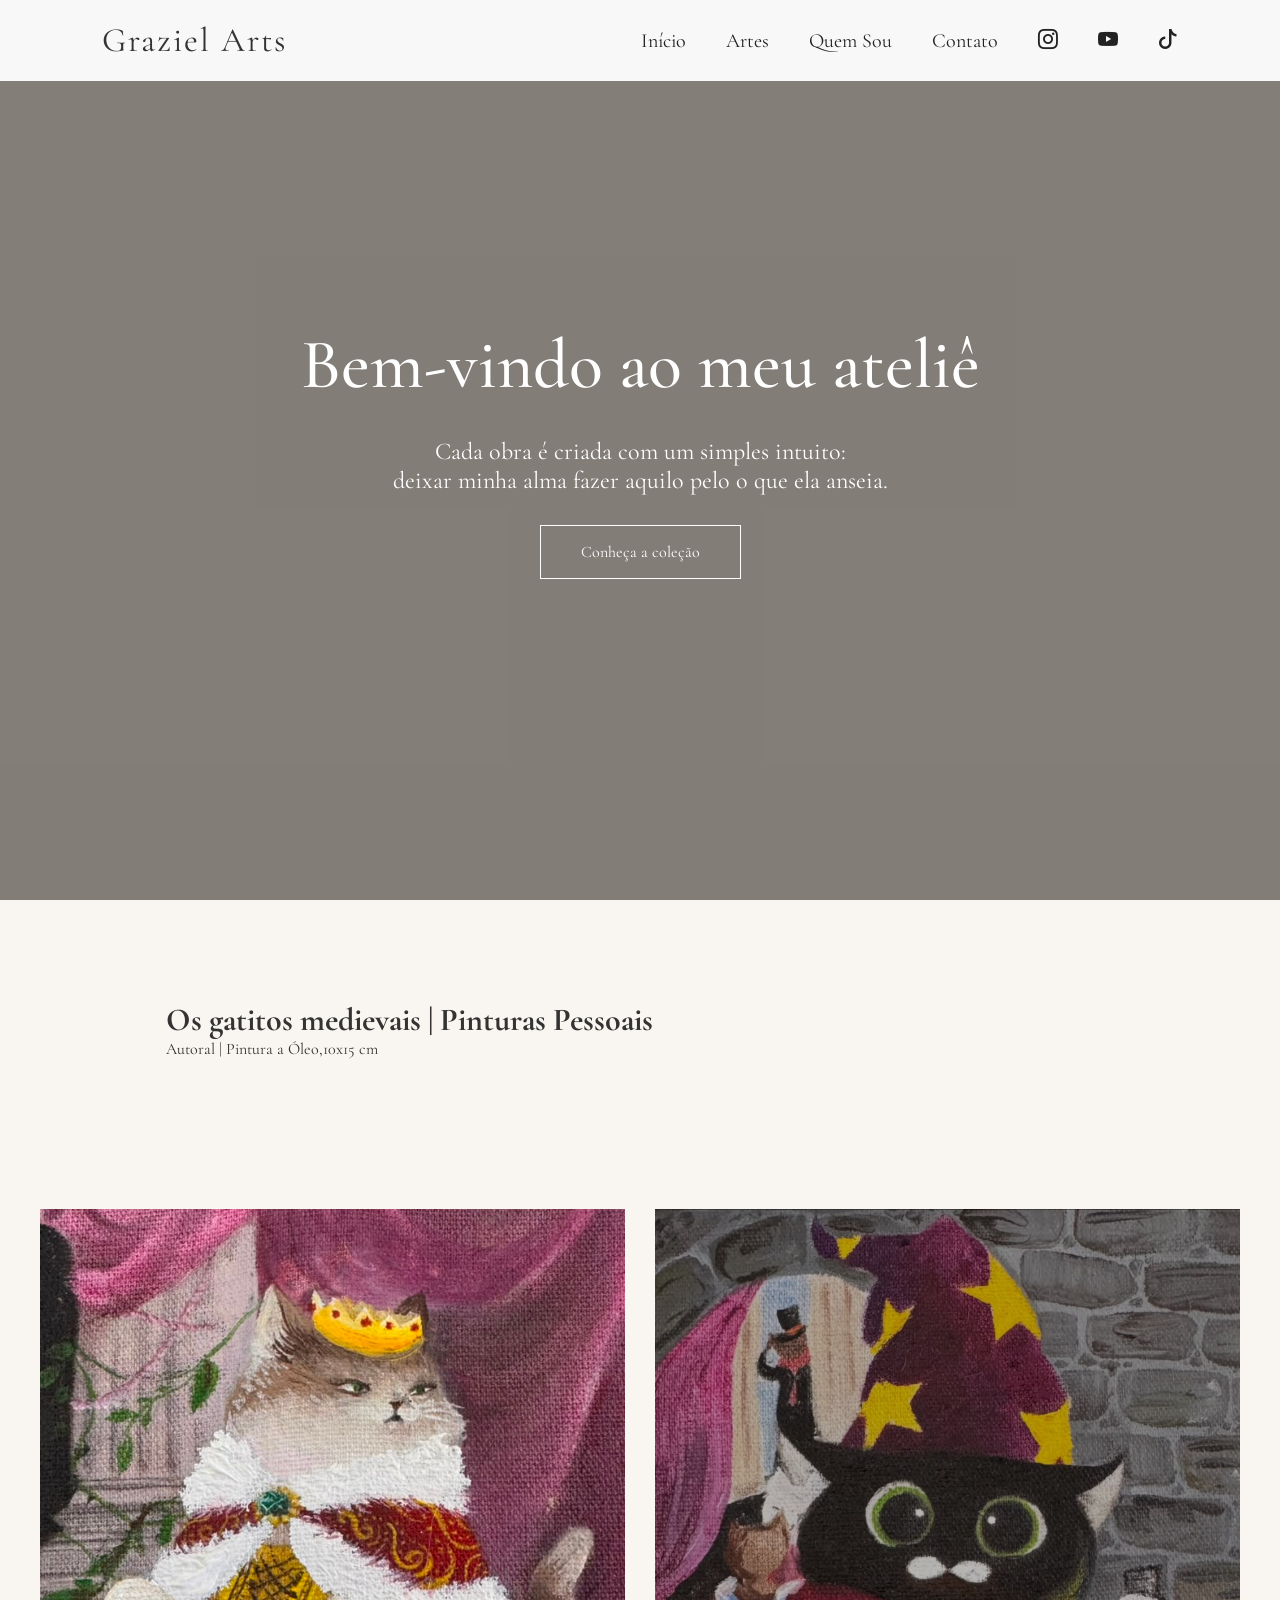
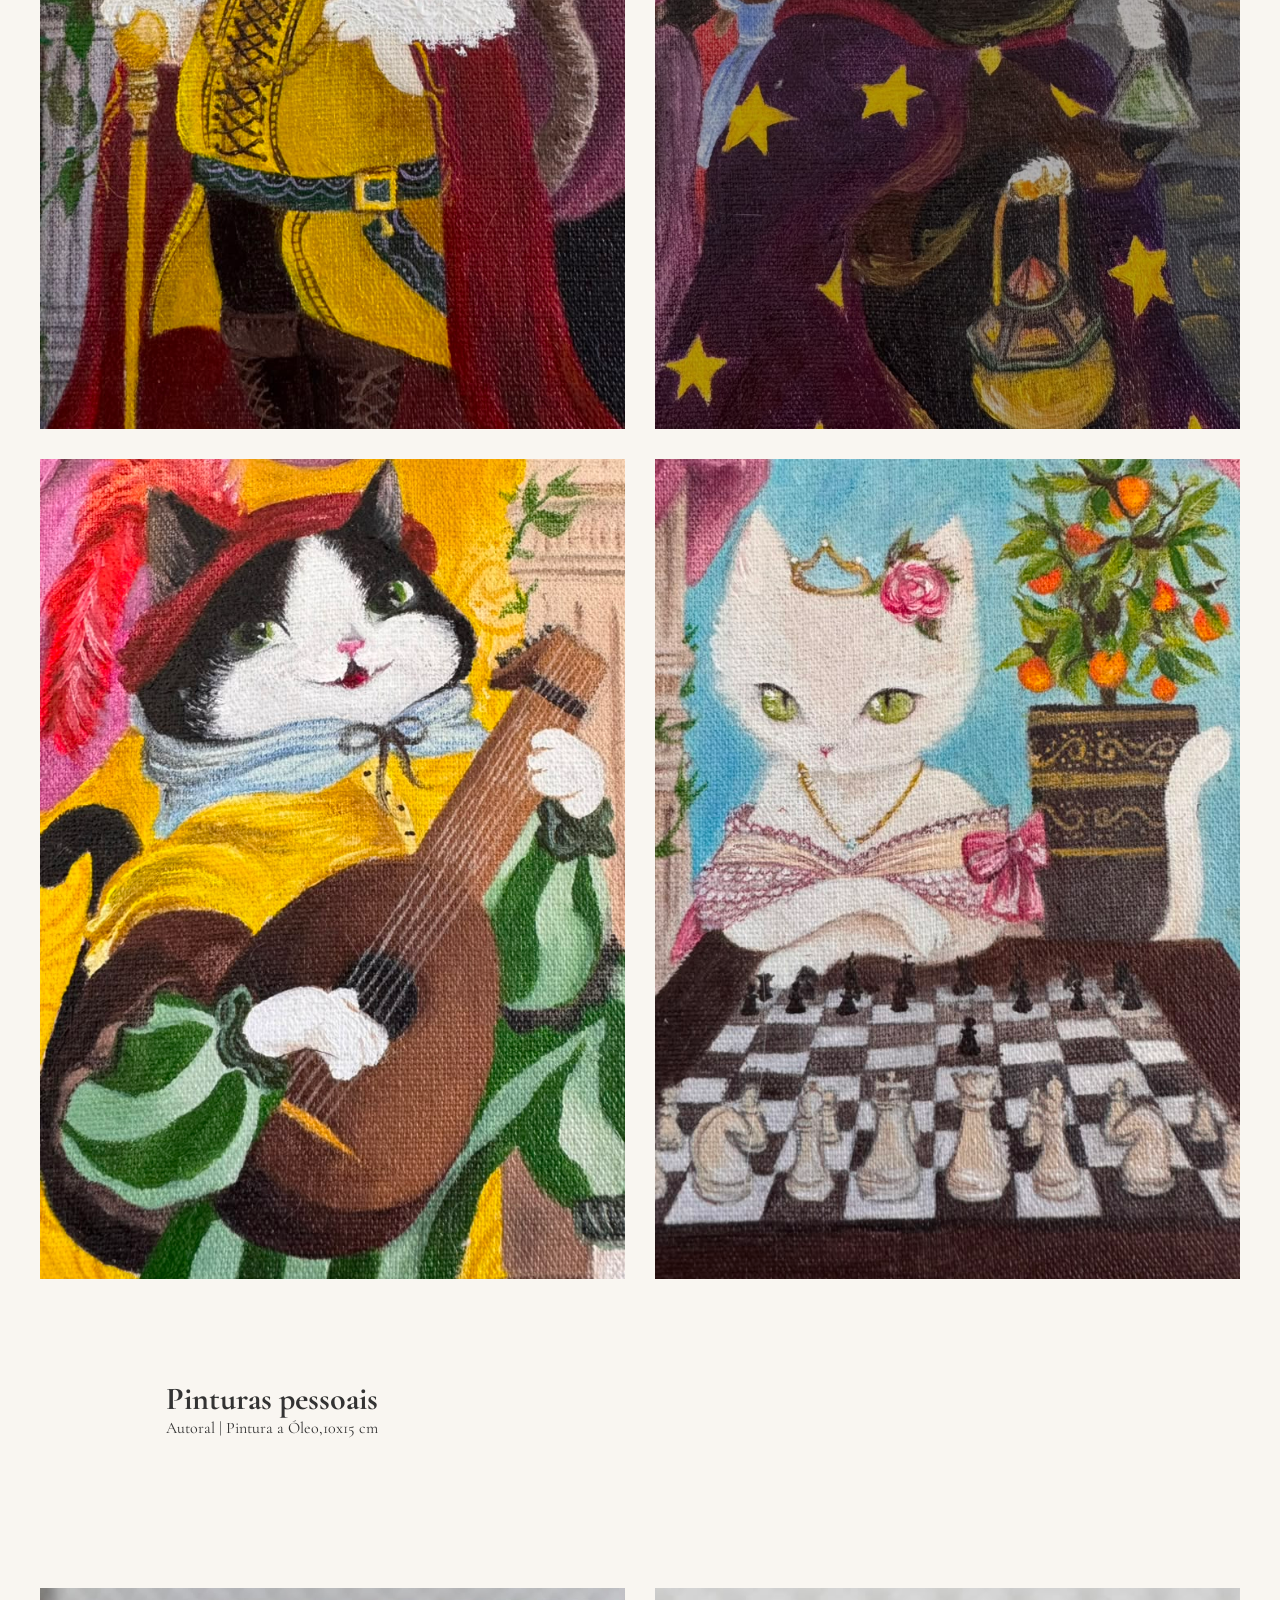
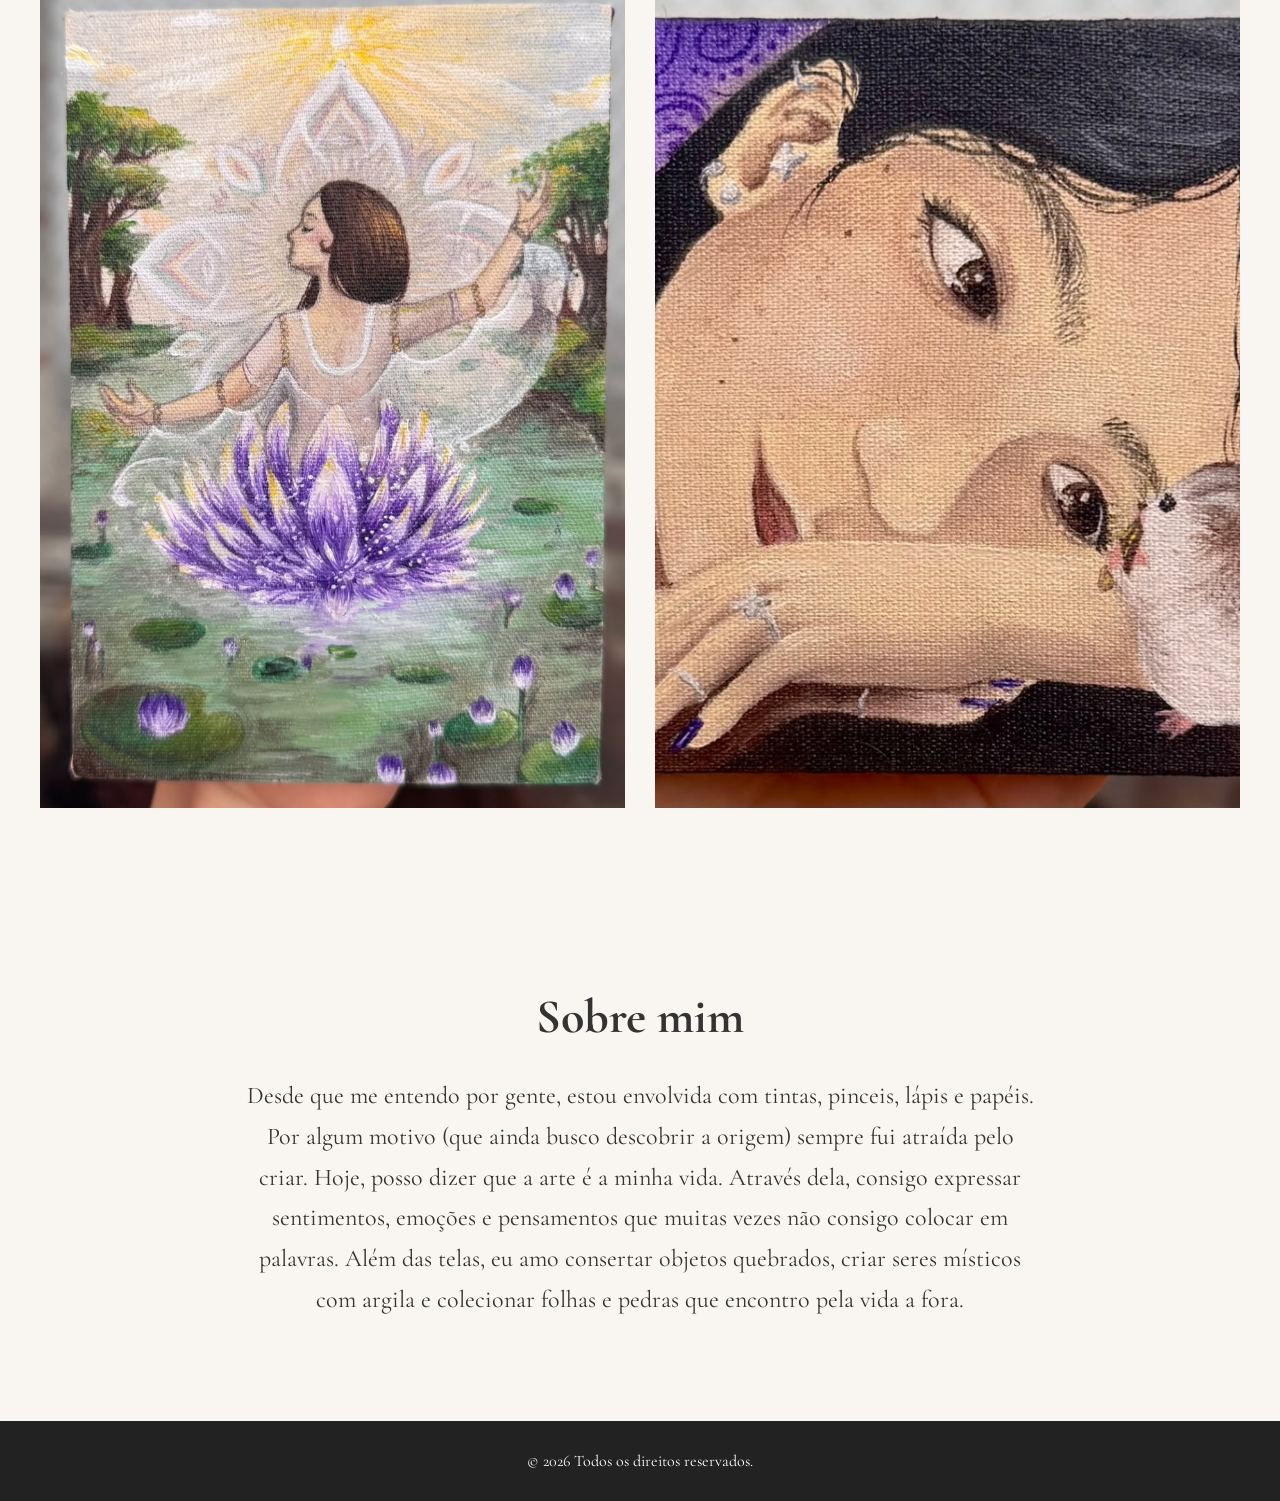
==== index.html @ 1df34dac "meu siteee" ====
<!DOCTYPE html>
<html lang="pt-br">
<head>

    <meta charset="UTF-8">
    <meta name="viewport" content="width=device-width, initial-scale=1.0">
    <link rel="icon" href="assets/imgs/favicon.ico" type="image/x-icon">
    <title>Graziel Arts | Pintura a óleo | Telas a óleo | Esculturas | Artista de tinta óleo</title>
<link rel="stylesheet" href="https://cdn.jsdelivr.net/npm/bootstrap-icons@1.13.1/font/bootstrap-icons.min.css">
    <link rel="stylesheet" href="assets/css/style.css">

    <!-- Fonte clássica -->
    <link href="https://fonts.googleapis.com/css2?family=Cormorant+Garamond:wght@300;400;500;600&display=swap" rel="stylesheet">

</head>
<body>

<header>

    <div class="logo">
       Graziel Arts
    </div>

    <nav>

        <a href="index.html">Início</a>
        <a href="artes.html">Artes</a>
        <a href="quem-sou.html">Quem Sou</a>
      
        <a href="contato.html">Contato</a>
        <a href="https://www.instagram.com/grazieliarts/" target="_blank"><i class="bi bi-instagram"></i></a>
        <a href="https://www.youtube.com/@Grazieli_Arts" target="_blank"><i class="bi bi-youtube"></i></a>
<a href="https://www.tiktok.com/@_grazieliarts" target="_blank"><i class="bi bi-tiktok"></i></a>
    </nav>

</header>


<section class="hero">

    <video autoplay muted loop playsinline>

        <source src="videos/banner.mp4" type="video/mp4">

    </video>

    <div class="overlay"></div>

    <div class="hero-content">

        <h1>Bem-vindo ao meu ateliê</h1>

        <p>
        Cada obra é criada com um simples intuito: <br>deixar minha alma fazer aquilo pelo o que ela anseia.
        </p>

        <a href="artes.html" class="btn">
            Conheça a coleção
        </a>

    </div>

</section><div class="titulo">
<h1>Os gatitos medievais | Pinturas Pessoais</h1>
<p>Autoral | Pintura a Óleo,10x15 cm</p>
</div>
<section class="galeria">


    <img src="assets/imgs/obras/nero.jpeg" alt="Pintura a Óleo de um gato medieval">
    <img src="assets/imgs/obras/athena.jpeg" alt="Pintura a Óleo de um gato mago">
    <img src="assets/imgs/obras/kassadin.jpeg" alt="Pintura a Óleo de um gato cantor">
    <img src="assets/imgs/obras/melanie.jpeg" alt="Pintura a Óleo de gata medieval">
   

    

</section><div class="titulo"><h1>Pinturas pessoais</h1>
<p>Autoral | Pintura a Óleo,10x15 cm</p></div>
<section class="galeria">


    <img src="assets/imgs/obras/novo-dia.jpeg" alt="Pintura a Óleo">
 
    <img src="assets/imgs/obras/pequeno-amor.jpeg" alt="Pintura a Óleo">
 
   

    

</section>



<div id="lightbox" class="lightbox">

    <span class="fechar">&times;</span>

    <img id="imagemExpandida">

</div>
<script>
    const lightbox = document.getElementById("lightbox");
const imagem = document.getElementById("imagemExpandida");

document.querySelectorAll(".galeria img").forEach(foto=>{

    foto.addEventListener("click",()=>{

        imagem.src = foto.src;

        lightbox.style.display="flex";

    });

});

document.querySelector(".fechar").onclick=()=>{

    lightbox.style.display="none";

}

lightbox.onclick=(e)=>{

    if(e.target===lightbox){

        lightbox.style.display="none";

    }

}
</script>
<!--<main class="catalogo">

    <div class="obra">

        <a href="artes/passaros.html">

            <img src="img/quadros/quadro1.jpg" alt="Noite Estrelada">

            <div class="info">

                <h2>Noite Estrelada</h2>

                <p>Acrílico sobre tela</p>

                <span>Ver obra →</span>

            </div>

        </a>

    </div>

    <div class="obra">

        <a href="artes/jardim.html">

            <img src="img/quadros/quadro2.jpg" alt="Jardim">

            <div class="info">

                <h2>Jardim</h2>

                <p>Aquarela</p>

                <span>Ver obra →</span>

            </div>

        </a>

    </div>

    <div class="obra">

        <a href="artes/abstrato.html">

            <img src="img/quadros/quadro3.jpg">

            <div class="info">

                <h2>Abstrato Azul</h2>

                <p>Óleo sobre tela</p>

                <span>Ver obra →</span>

            </div>

        </a>

    </div>

    <div class="obra">

        <a href="artes/cidade.html">

            <img src="img/quadros/quadro4.jpg">

            <div class="info">

                <h2>Cidade Antiga</h2>

                <p>Acrílico</p>

                <span>Ver obra →</span>

            </div>

        </a>

    </div>
-->
</main>


<section class="apresentacao">

    <h2>Sobre mim</h2>

    <p>
        Desde que me entendo por gente, estou envolvida com tintas, pinceis, lápis e papéis. Por algum motivo (que ainda busco descobrir a origem) sempre fui atraída pelo criar.
        Hoje, posso dizer que a arte é a minha vida. Através dela, consigo expressar sentimentos, emoções e pensamentos que muitas vezes não consigo colocar em palavras. 
        Além das telas, eu amo consertar objetos quebrados, criar seres místicos com argila e colecionar folhas e pedras que encontro pela vida a fora.
        

    </p>

</section>


<footer>

    <p>© 2026 Todos os direitos reservados.</p>

</footer>

</body>
</html>
---- assets/css/style.css ----
*{
        margin:0;
        padding:0;
        box-sizing:border-box;
    }

    body{

        font-family:'Cormorant Garamond',serif;
        background:#f9f6f1;
        color:#333;

    }

header{

    position:fixed;
    top:0;
    left:0;
    width:100%;

    display:flex;
    justify-content:space-between;
    align-items:center;

    padding:20px 8%;

    background:rgba(255,255,255,.95);

    backdrop-filter:blur(10px);

    z-index:999;

}

.logo{

    font-size:34px;
    letter-spacing:2px;
    white-space:nowrap;

}

nav{

    display:flex;
    align-items:center;
    gap:35px;
    flex-wrap:wrap;

}

nav a{

    text-decoration:none;
    color:#222;
    font-size:20px;
    transition:.3s;

}

nav a:hover{

    color:#b38b4d;

}
    .logo{

        font-size:34px;
        letter-spacing:2px;

    }

    nav{

        display:flex;
        gap:40px;

    }

    nav a{

        text-decoration:none;
        color:#222;
        font-size:20px;

        transition:.3s;

    }

    nav a:hover{

        color:#b38b4d;

    }

    .hero{

        position:relative;

        width:100%;
        height:100vh;

        overflow:hidden;

    }

    .hero video{

        position:absolute;

        width:100%;
        height:100%;

        object-fit:cover;

    }

    .overlay {
        position: absolute;
        inset: 0;
        background: rgba(33, 25, 18, 0.541);
    }

    .hero-content{

        position:relative;

        z-index:2;

        display:flex;
        flex-direction:column;
        justify-content:center;
        align-items:center;

        text-align:center;

        color:#fff;

        height:100%;

        padding:20px;

    }

    .hero h1{

        font-size:70px;
        font-weight:500;

    }

    .hero p{

        margin:30px auto;

        max-width:700px;

        font-size:24px;

    }

    .btn{

        padding:16px 40px;

        border:1px solid white;

        text-decoration:none;

        color:white;

        transition:.4s;

    }

    .btn:hover{

        background:white;

        color:black;

    }

    .apresentacao{

        padding:100px 10%;

        text-align:center;

    }

    .apresentacao h2{

        font-size:48px;

        margin-bottom:30px;

    }

    .apresentacao p{

        font-size:24px;

        max-width:800px;

        margin:auto;

        line-height:1.7;

    }

    footer{

        background:#222;

        color:white;

        text-align:center;

        padding:30px;

    }.sobre{

    max-width:1300px;

    margin:180px auto 100px;

    padding:0 60px;

    display:grid;

    grid-template-columns:450px 1fr;

    gap:80px;

    align-items:center;

}

.sobre-foto img{

    width:100%;

    display:block;

    border-radius:6px;

}

.sobre-texto h1{

    font-size:60px;

    font-weight:500;

    margin-bottom:35px;

}

.sobre-texto p{

    font-size:24px;

    line-height:1.8;

    margin-bottom:25px;

    text-align:justify;

}
.contato{

    max-width:700px;

    margin:180px auto 100px;

    padding:0 30px;

}

.contato h1{

    font-size:58px;

    font-weight:500;

    margin-bottom:15px;

    text-align:center;

}

.contato p{

    text-align:center;

    font-size:22px;

    margin-bottom:50px;

}

.contato form{

    display:flex;

    flex-direction:column;

    gap:18px;

}

.contato label{

    font-size:22px;

}

.contato input,
.contato select,
.contato textarea{

    width:100%;

    padding:16px;

    border:1px solid #cfcfcf;

    font-size:18px;

    font-family:inherit;

    background:white;

}

.contato textarea{

    resize:vertical;

    min-height:180px;

}

.contato button{

    margin-top:15px;

    padding:18px;

    border:none;

    background:#222;

    color:white;

    font-size:20px;

    cursor:pointer;

    transition:.3s;

}

.contato button:hover{

    background:#8f6b3d;

}

.orcamento{

    display:none;

    margin-top:10px;

    padding:25px;

    background:#f3eee6;

    border-left:4px solid #8f6b3d;

}

@media(max-width:900px){

.contato{

    margin-top:170px;

}

.contato h1{

    font-size:42px;

}

.contato p{

    font-size:19px;

}

.contato label{

    font-size:20px;

}

}
@media(max-width:900px){

    .sobre{

        grid-template-columns:1fr;

        gap:40px;

        padding:0 25px;

        margin-top:170px;

    }

    .sobre-foto{

        max-width:350px;

        margin:auto;

    }

    .sobre-texto h1{

        font-size:42px;

        text-align:center;

    }

    .sobre-texto p{

        font-size:20px;

    }

}
    .catalogo{

        max-width:1500px;

        margin:140px auto 80px;

        padding:0 40px;

        display:grid;

        grid-template-columns:repeat(2,1fr);

        gap:60px;

    }

    .obra{

        overflow:hidden;

    }

    .obra a{

        text-decoration:none;

        color:#222;

    }

    .obra img{

        width:100%;

        height:650px;

        object-fit:cover;

        transition:.5s;

        display:block;

    }

    .obra:hover img{

        transform:scale(1.03);

    }

    .info{

        padding:25px 10px;

    }

    .info h2{

        font-size:38px;

        font-weight:400;

        margin-bottom:10px;

    }

    .info p{

        font-size:22px;

        color:#666;

        margin-bottom:20px;

    }

    .info span{

        font-size:20px;

        color:#9b7b42;

    }
    .galeria{

        max-width:1500px;

        margin:150px auto 80px;

        padding:0 40px;

        display:grid;

        grid-template-columns:repeat(2,1fr);

        gap:30px;

    }

    .galeria img{

        width:100%;

        height:820px;

        object-fit:cover;

        cursor:pointer;

        transition:.4s;

    }

    .galeria img:hover{

        transform:scale(1.02);

        opacity:.9;

    }

    /* Lightbox */

    .lightbox{

        position:fixed;

        inset:0;

        background:rgba(0,0,0,.95);

        display:none;

        justify-content:center;

        align-items:center;

        z-index:9999;

    }

    .lightbox img{

        max-width:90%;

        max-height:90%;

        object-fit:contain;

    }

    .fechar{

        position:absolute;

        top:30px;

        right:50px;

        color:white;

        font-size:60px;

        cursor:pointer;

        font-family:Arial;

    }
    .titulo{

        text-align:left;
    padding:0px 13%;
        margin-top:100px;

    }@media(max-width:900px){

header{

    position:fixed;

    flex-direction:column;

    justify-content:center;

    gap:15px;

    padding:15px;

}

.logo{

    font-size:28px;

}

nav{

    width:100%;

    justify-content:center;

    gap:12px 18px;

}

nav a{

    font-size:17px;

}

.hero{

    margin-top:115px;
    height:75vh;

}

.hero h1{

    font-size:36px;

}

.hero p{

    font-size:18px;
    max-width:90%;

}

.galeria{

    grid-template-columns:1fr;
    padding:0 20px;
    margin-top:70px;

}

.galeria img{

    height:420px;

}

.apresentacao{

    padding:70px 30px;

}

.apresentacao h2{

    font-size:38px;

}

.apresentacao p{

    font-size:20px;

}

.titulo{

    padding:0 20px;

}

}
    @media(max-width:900px){

    .galeria{

        grid-template-columns:1fr;

    }

    .galeria img{

        height:450px;

    }

    }
    @media(max-width:900px){

    .catalogo{
        

        grid-template-columns:1fr;

    }

    .hero h1{

        font-size:20px;
        font-weight:500;

    }
    .hero {
        position: relative;
        width: 100%;
        height: 90vh;
        overflow: hidden;
    }
    .obra img{

        height:500px;

    }
    .hero p{

        margin:30px auto;

        max-width:700px;

        font-size:16px;

    }

    }
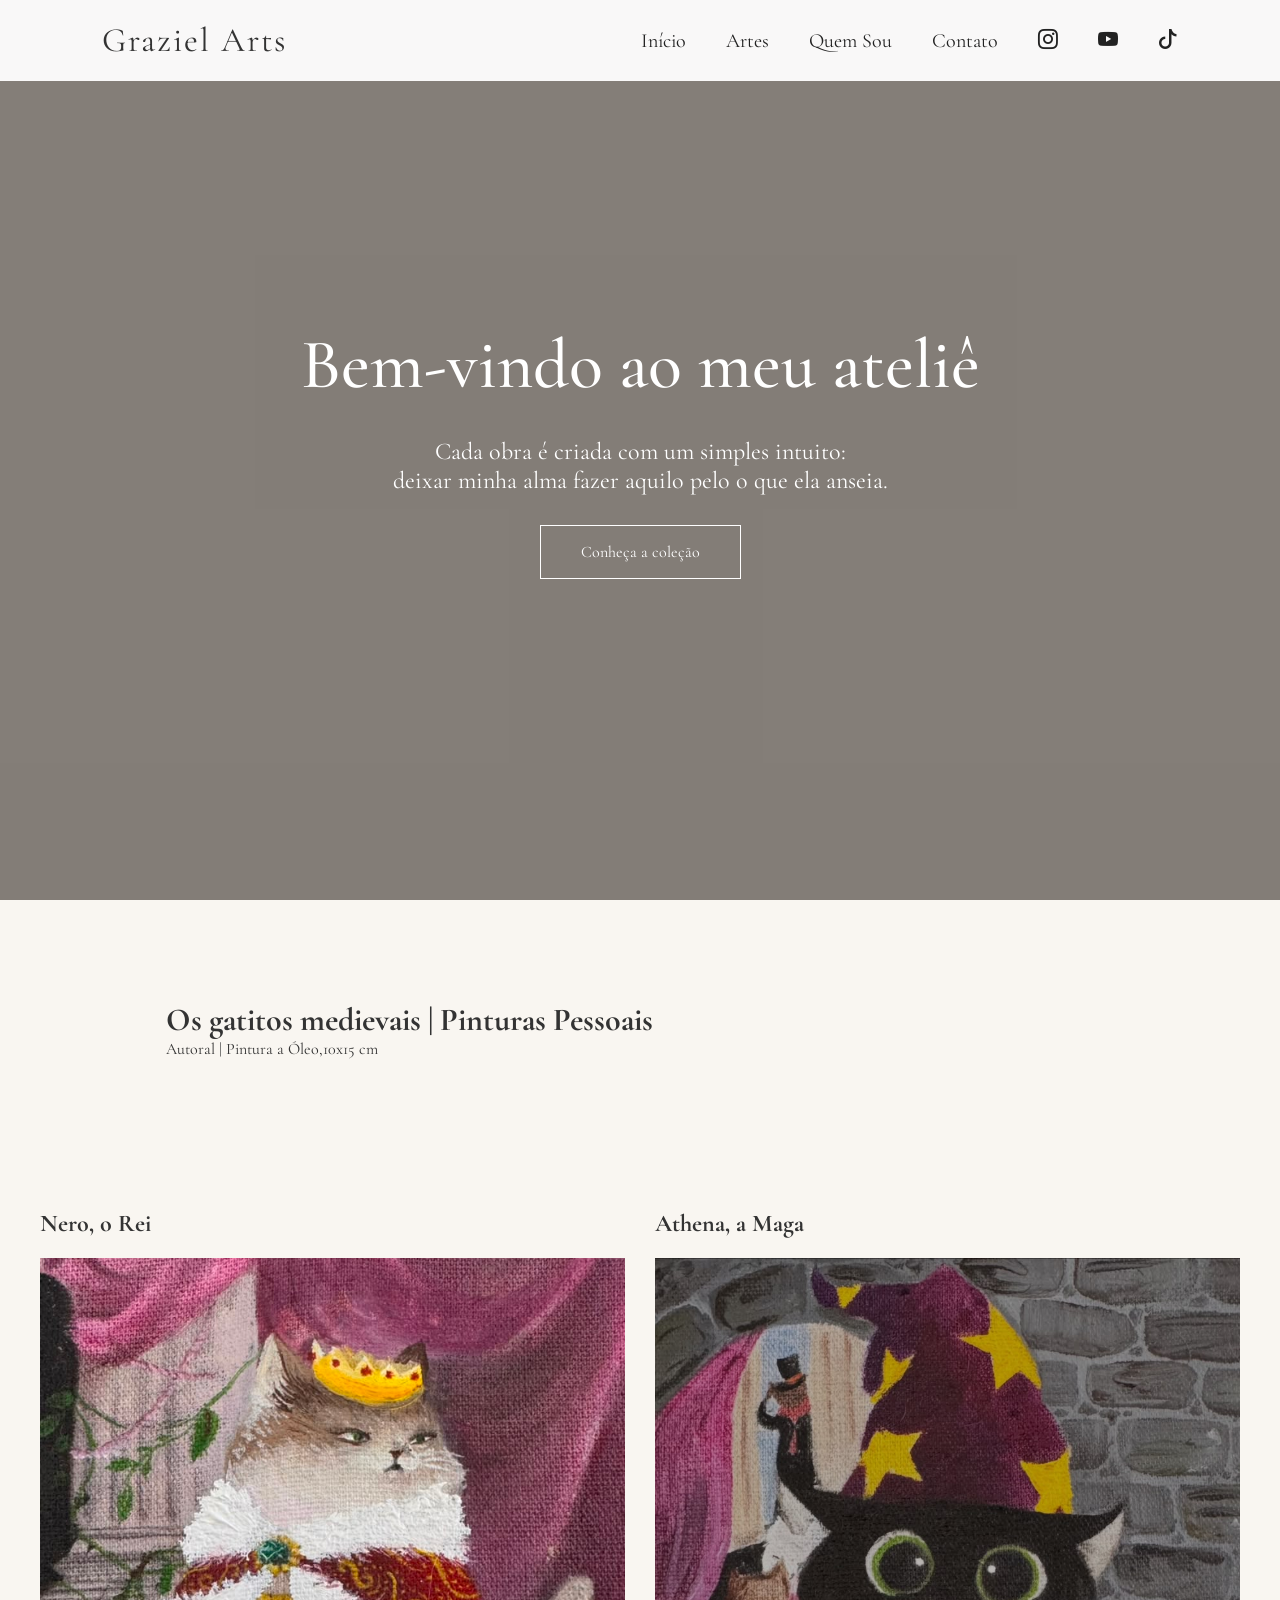
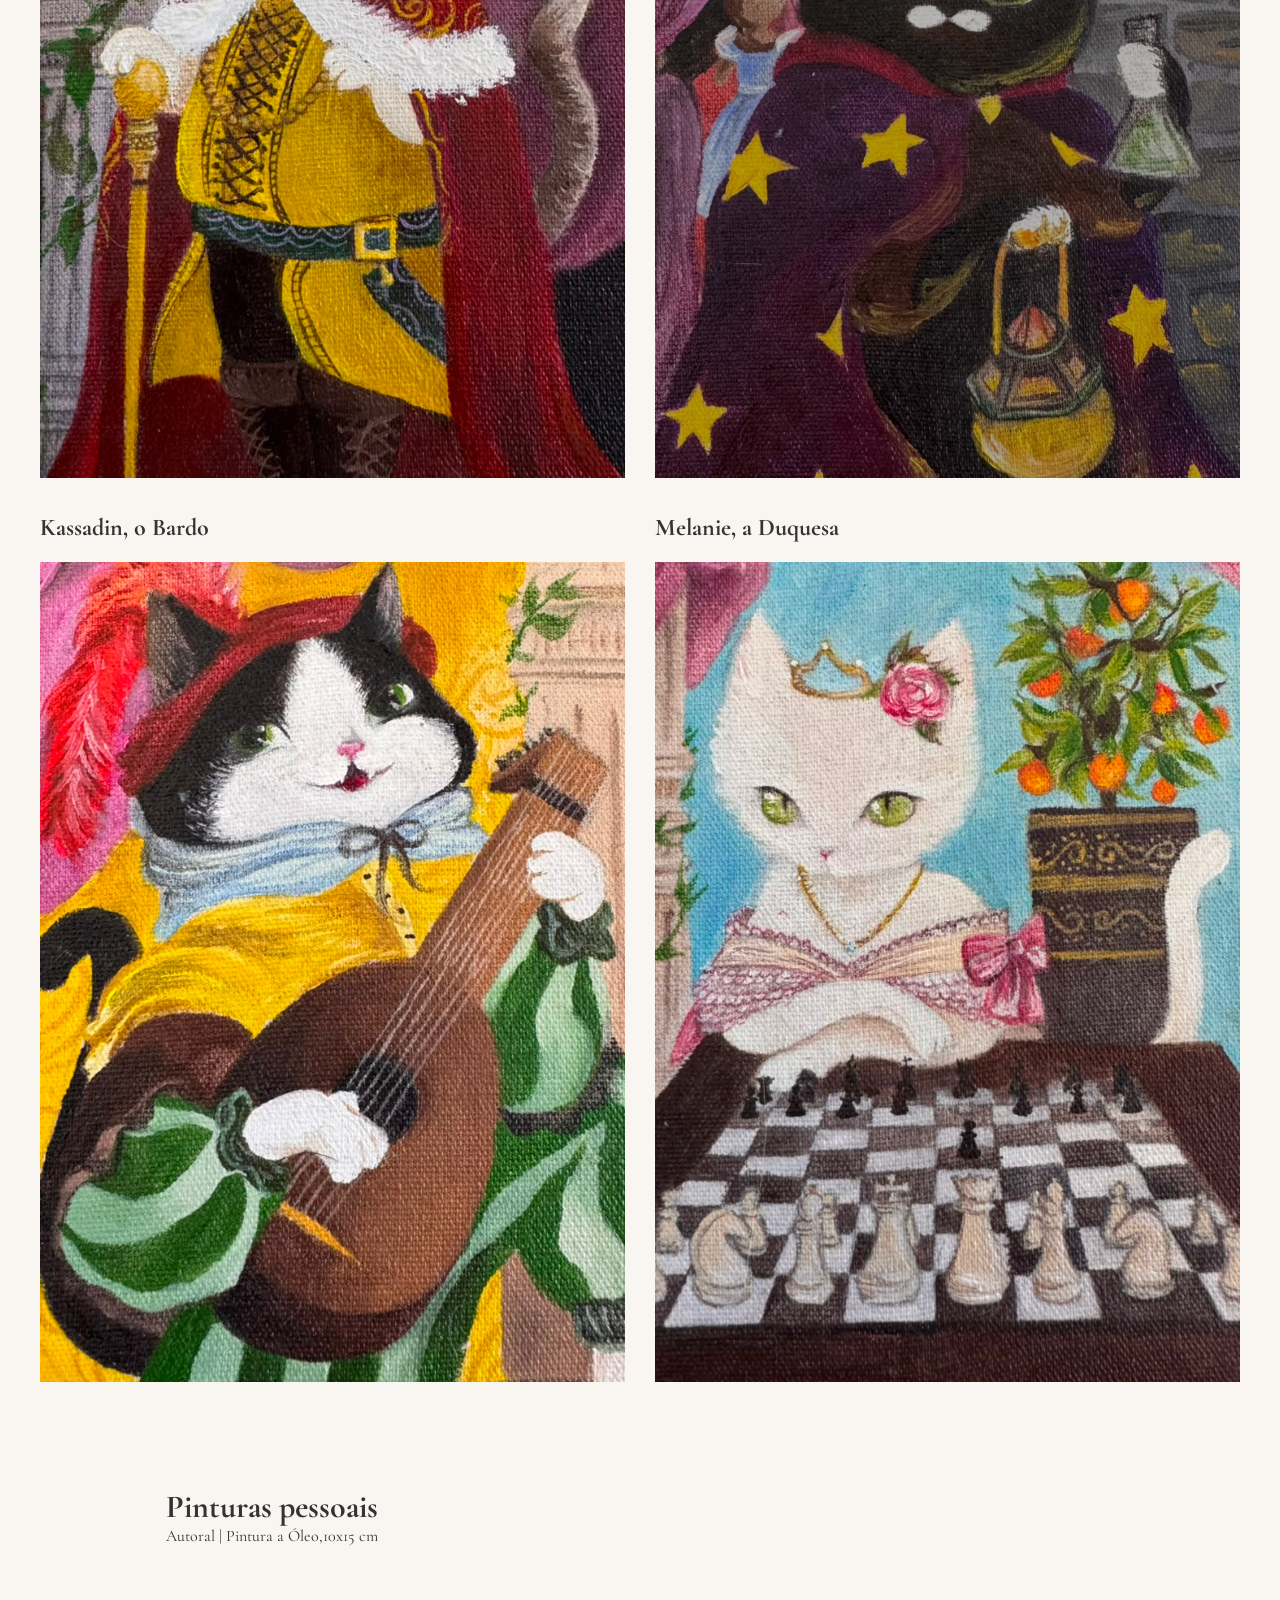
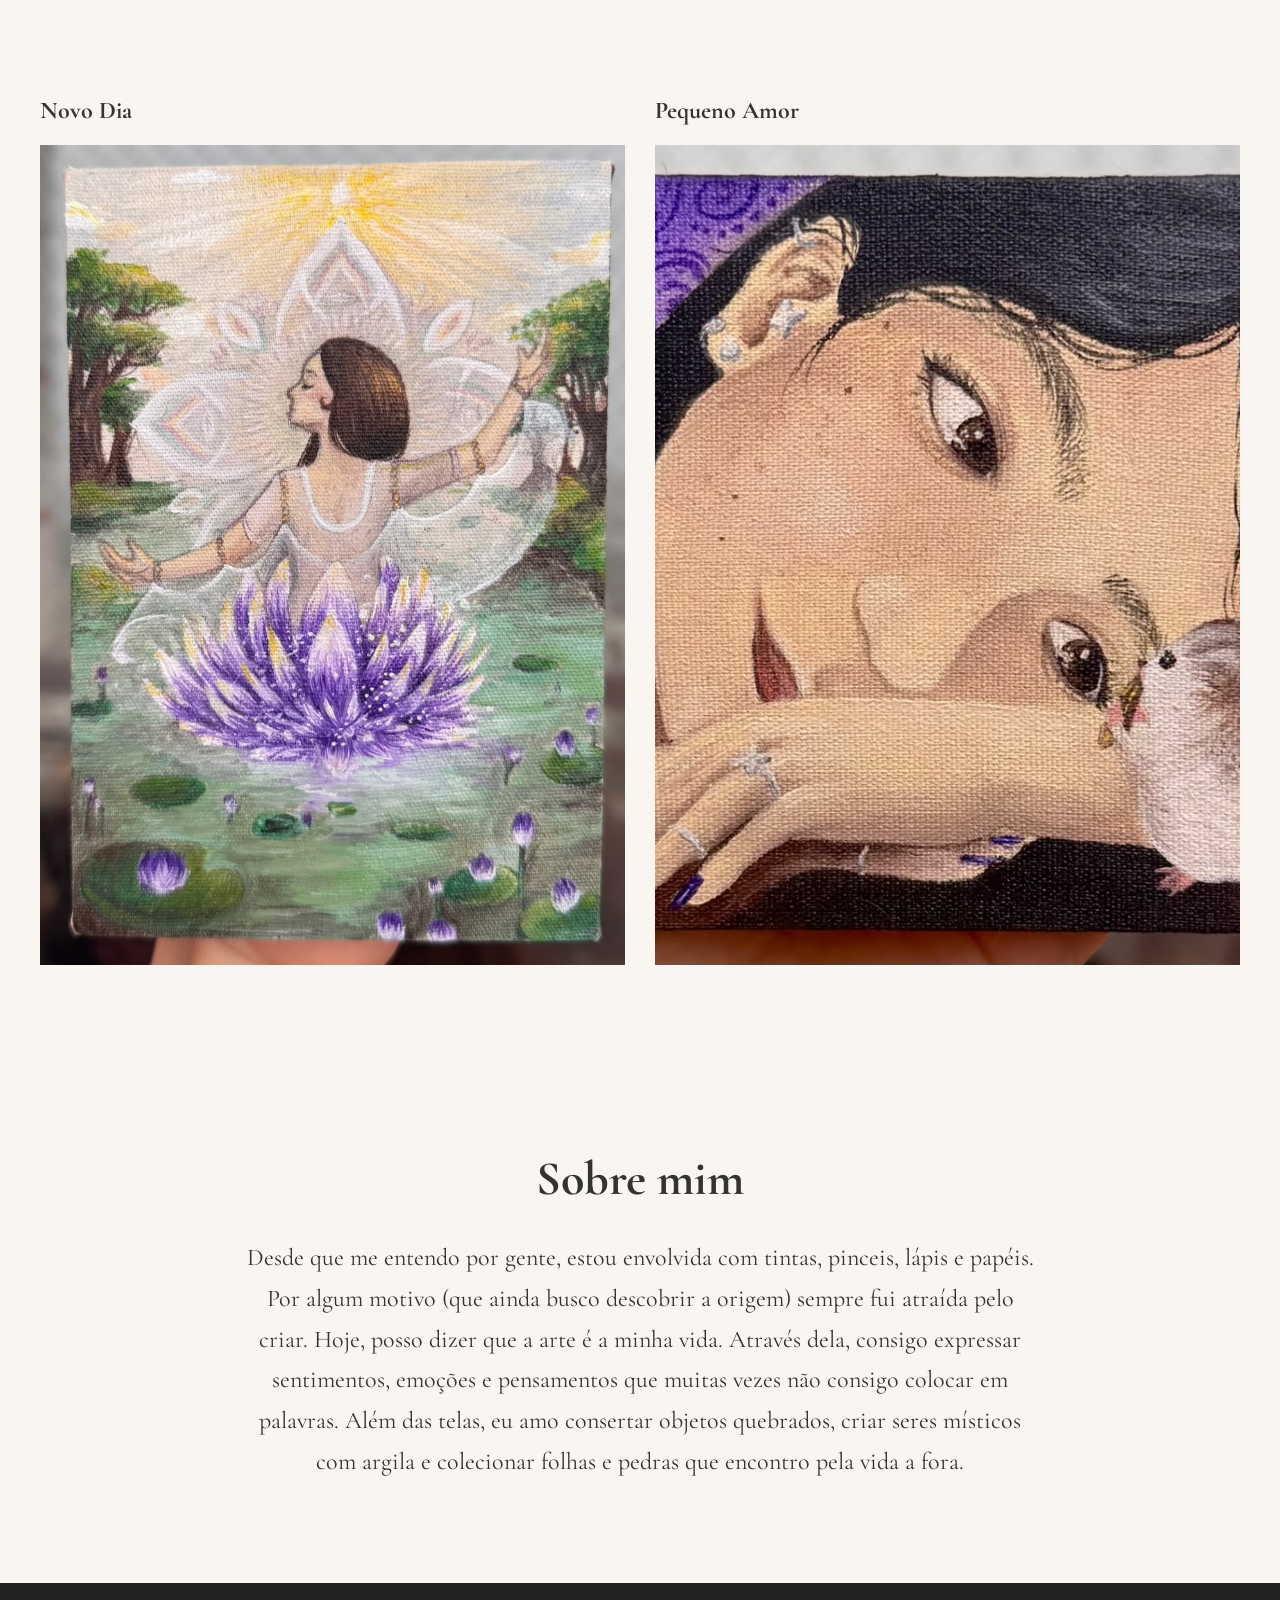
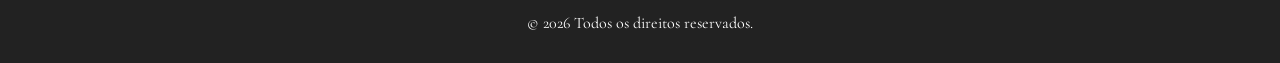
==== commit 9b9691f9: "as" ====
--- a/index.html
+++ b/index.html
@@ -1,7 +1,15 @@
 <!DOCTYPE html>
 <html lang="pt-br">
 <head>
-
+<!-- Google tag (gtag.js) -->
+<script async src="https://www.googletagmanager.com/gtag/js?id=G-93WVNLNM52"></script>
+<script>
+  window.dataLayer = window.dataLayer || [];
+  function gtag(){dataLayer.push(arguments);}
+  gtag('js', new Date());
+
+  gtag('config', 'G-93WVNLNM52');
+</script>
     <meta charset="UTF-8">
     <meta name="viewport" content="width=device-width, initial-scale=1.0">
     <link rel="icon" href="assets/imgs/favicon.ico" type="image/x-icon">
@@ -66,11 +74,14 @@
 </div>
 <section class="galeria">
 
-
-    <img src="assets/imgs/obras/nero.jpeg" alt="Pintura a Óleo de um gato medieval">
-    <img src="assets/imgs/obras/athena.jpeg" alt="Pintura a Óleo de um gato mago">
-    <img src="assets/imgs/obras/kassadin.jpeg" alt="Pintura a Óleo de um gato cantor">
-    <img src="assets/imgs/obras/melanie.jpeg" alt="Pintura a Óleo de gata medieval">
+    <div><h2>Nero, o Rei</h2><br>
+    <img src="assets/imgs/obras/nero.jpeg" alt="Pintura a Óleo de um gato medieval"></div>
+     <div><h2>Athena, a Maga</h2><br>
+    <img src="assets/imgs/obras/athena.jpeg" alt="Pintura a Óleo de um gato mago"></div>
+     <div><h2>Kassadin, o Bardo</h2><br>
+    <img src="assets/imgs/obras/kassadin.jpeg" alt="Pintura a Óleo de um gato cantor"></div>
+     <div><h2>Melanie, a Duquesa</h2><br>
+    <img src="assets/imgs/obras/melanie.jpeg" alt="Pintura a Óleo de gata medieval"></div>
    
 
     
@@ -79,17 +90,16 @@
 <p>Autoral | Pintura a Óleo,10x15 cm</p></div>
 <section class="galeria">
 
-
-    <img src="assets/imgs/obras/novo-dia.jpeg" alt="Pintura a Óleo">
- 
-    <img src="assets/imgs/obras/pequeno-amor.jpeg" alt="Pintura a Óleo">
+   <div><h2>Novo Dia</h2><br>
+    <img src="assets/imgs/obras/novo-dia.jpeg" alt="Pintura a Óleo"></div>
+  <div><h2>Pequeno Amor</h2><br>
+    <img src="assets/imgs/obras/pequeno-amor.jpeg" alt="Pintura a Óleo"></div>
  
    
 
     
 
 </section>
-
 
 
 <div id="lightbox" class="lightbox">
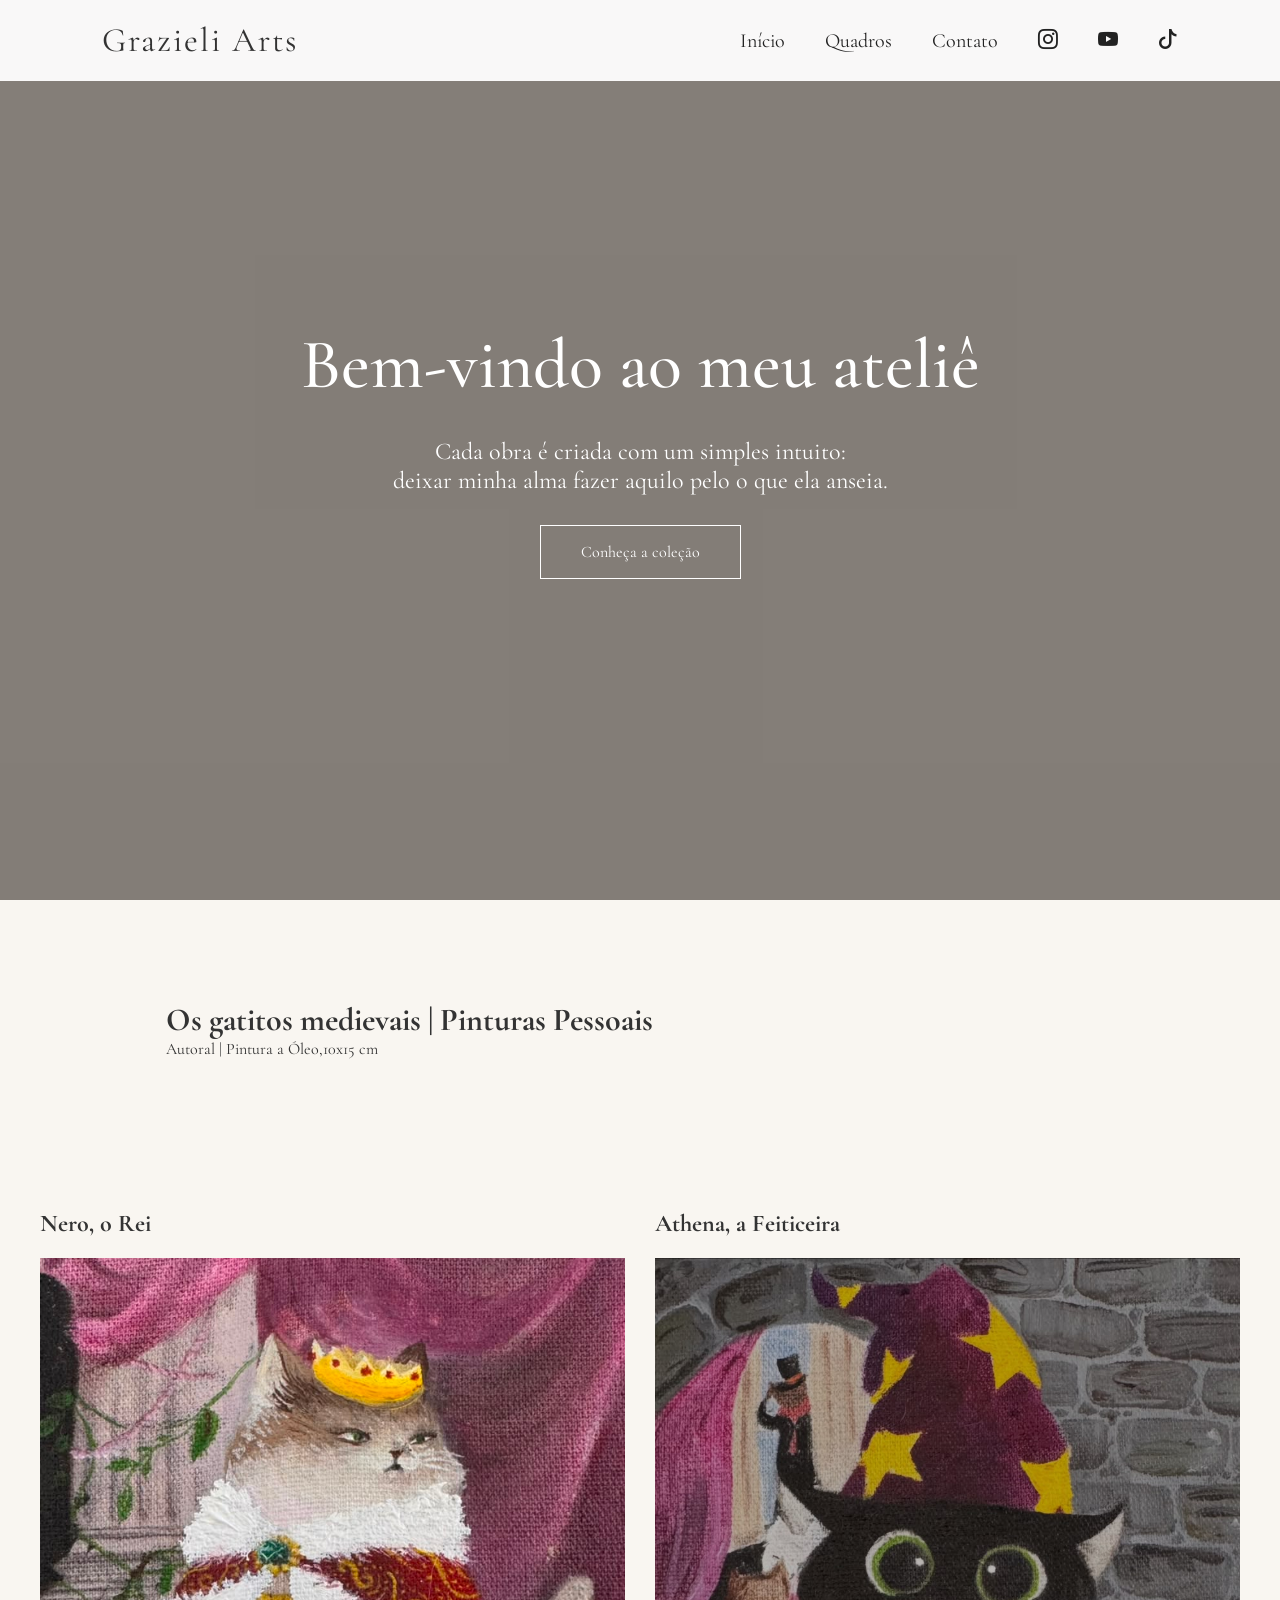
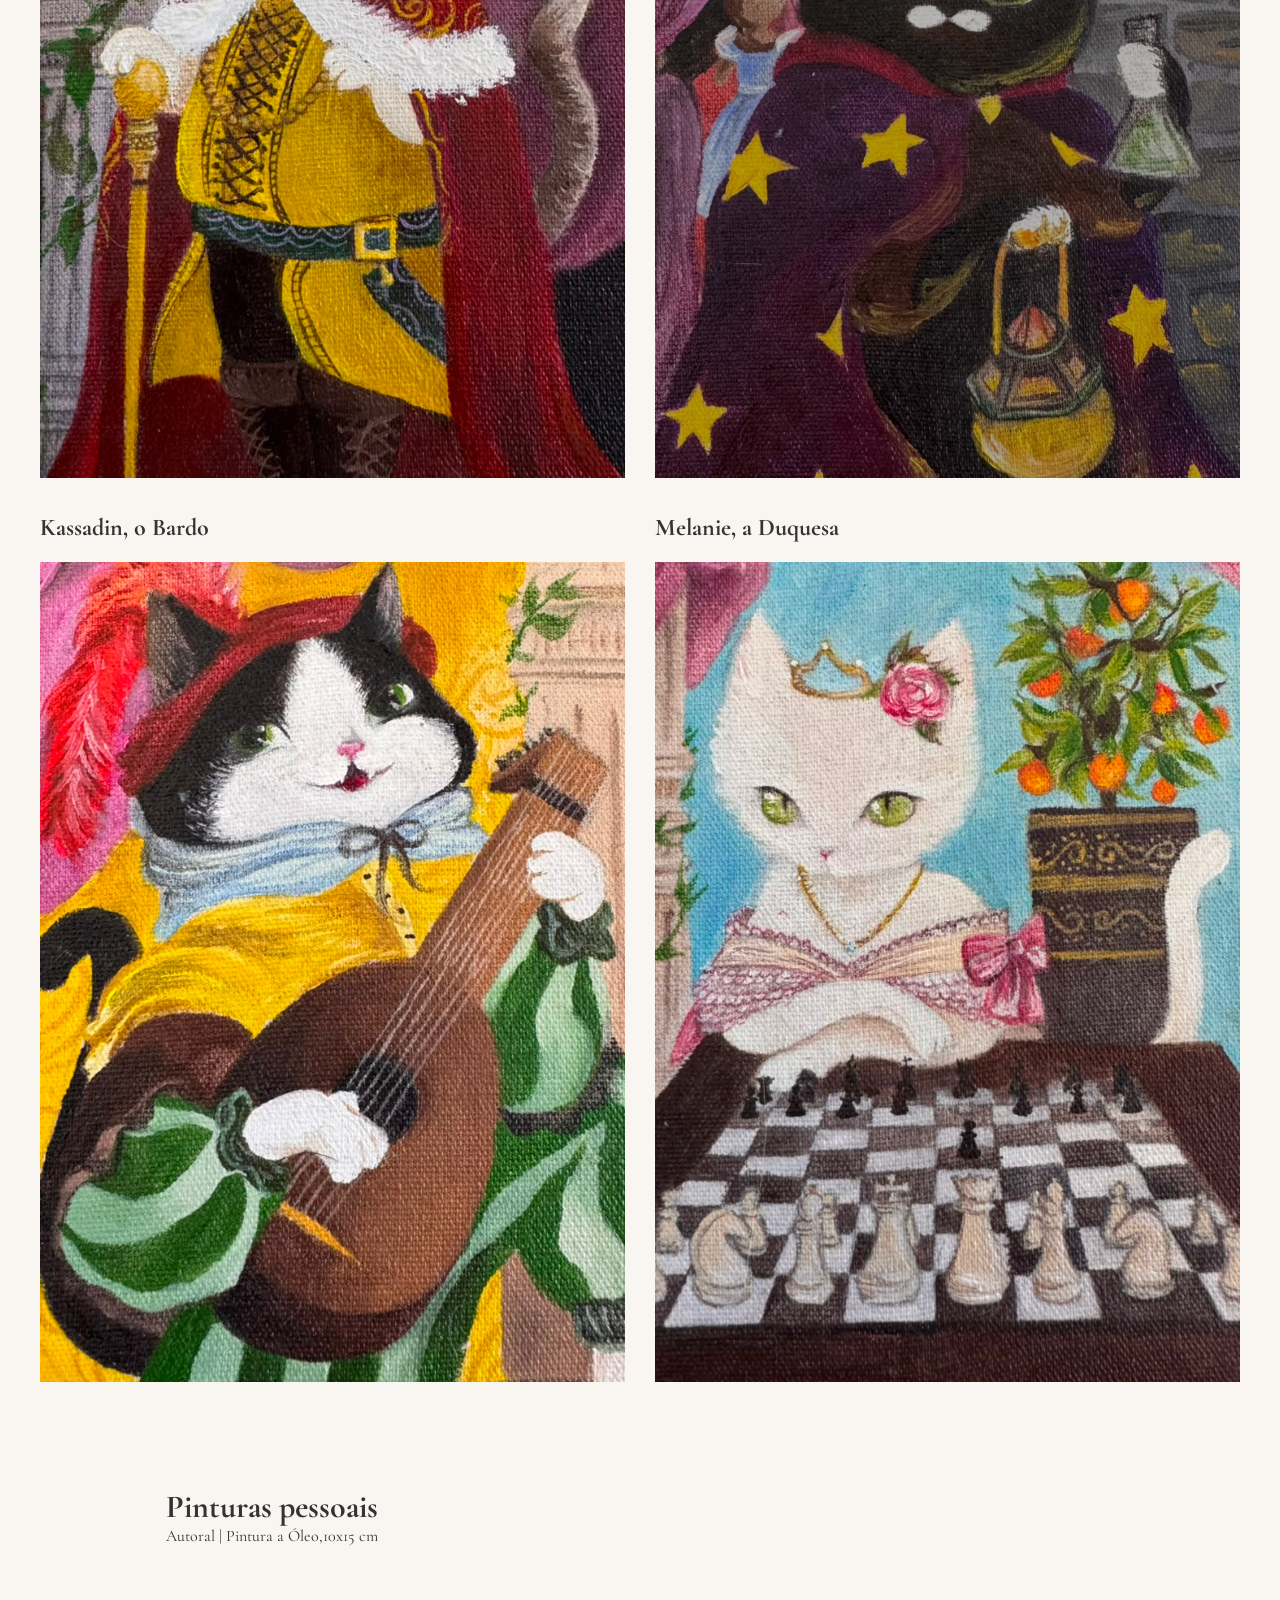
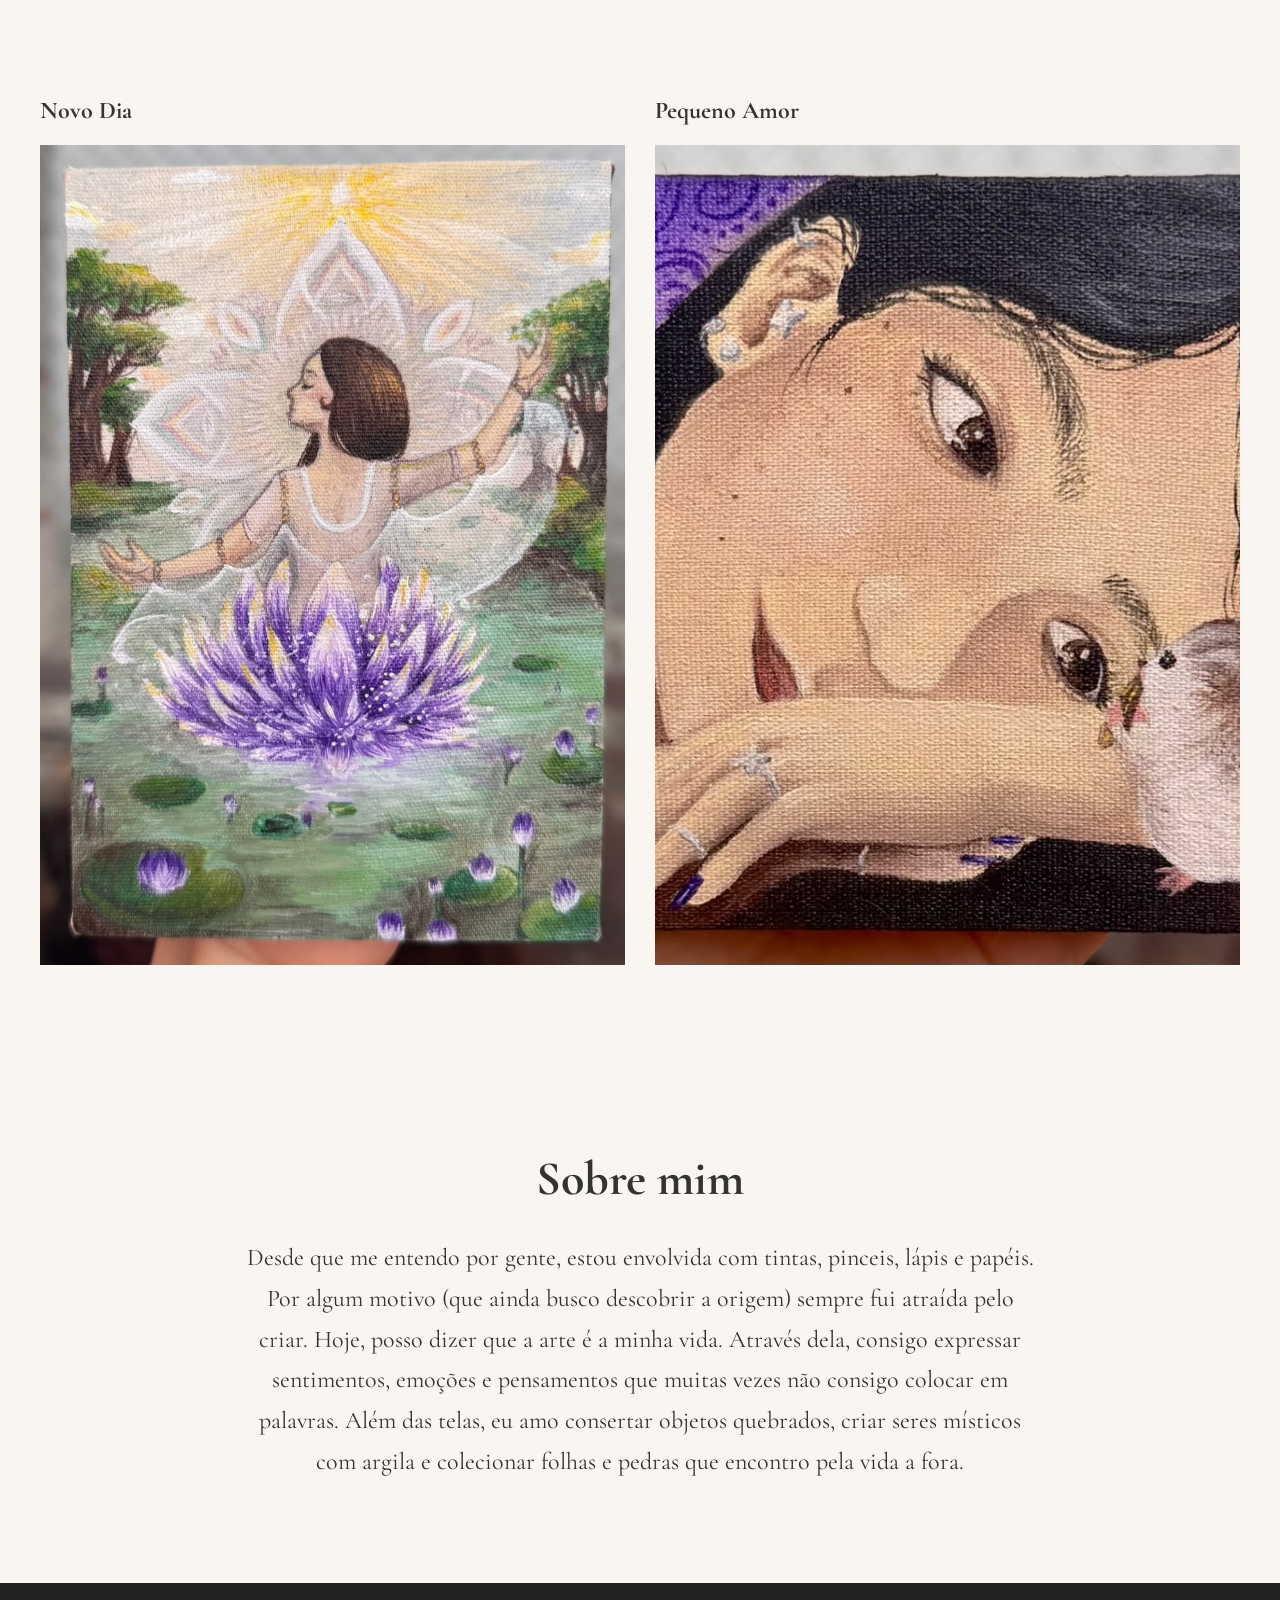
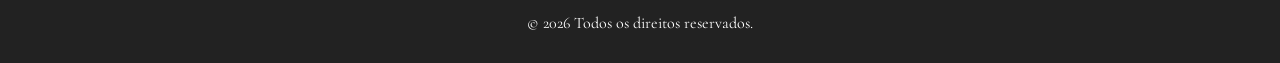
==== commit 0de1e9b5: "aaaa" ====
--- a/index.html
+++ b/index.html
@@ -13,7 +13,7 @@
     <meta charset="UTF-8">
     <meta name="viewport" content="width=device-width, initial-scale=1.0">
     <link rel="icon" href="assets/imgs/favicon.ico" type="image/x-icon">
-    <title>Graziel Arts | Pintura a óleo | Telas a óleo | Esculturas | Artista de tinta óleo</title>
+    <title>Grazieli Arts | Pintura a óleo | Telas a óleo | Esculturas | Artista de tinta óleo</title>
 <link rel="stylesheet" href="https://cdn.jsdelivr.net/npm/bootstrap-icons@1.13.1/font/bootstrap-icons.min.css">
     <link rel="stylesheet" href="assets/css/style.css">
 
@@ -26,15 +26,14 @@
 <header>
 
     <div class="logo">
-       Graziel Arts
+       Grazieli Arts
     </div>
 
     <nav>
 
         <a href="index.html">Início</a>
-        <a href="artes.html">Artes</a>
-        <a href="quem-sou.html">Quem Sou</a>
-      
+        <a href="artes.html">Quadros</a>
+       
         <a href="contato.html">Contato</a>
         <a href="https://www.instagram.com/grazieliarts/" target="_blank"><i class="bi bi-instagram"></i></a>
         <a href="https://www.youtube.com/@Grazieli_Arts" target="_blank"><i class="bi bi-youtube"></i></a>
@@ -76,7 +75,7 @@
 
     <div><h2>Nero, o Rei</h2><br>
     <img src="assets/imgs/obras/nero.jpeg" alt="Pintura a Óleo de um gato medieval"></div>
-     <div><h2>Athena, a Maga</h2><br>
+     <div><h2>Athena, a Feiticeira</h2><br>
     <img src="assets/imgs/obras/athena.jpeg" alt="Pintura a Óleo de um gato mago"></div>
      <div><h2>Kassadin, o Bardo</h2><br>
     <img src="assets/imgs/obras/kassadin.jpeg" alt="Pintura a Óleo de um gato cantor"></div>
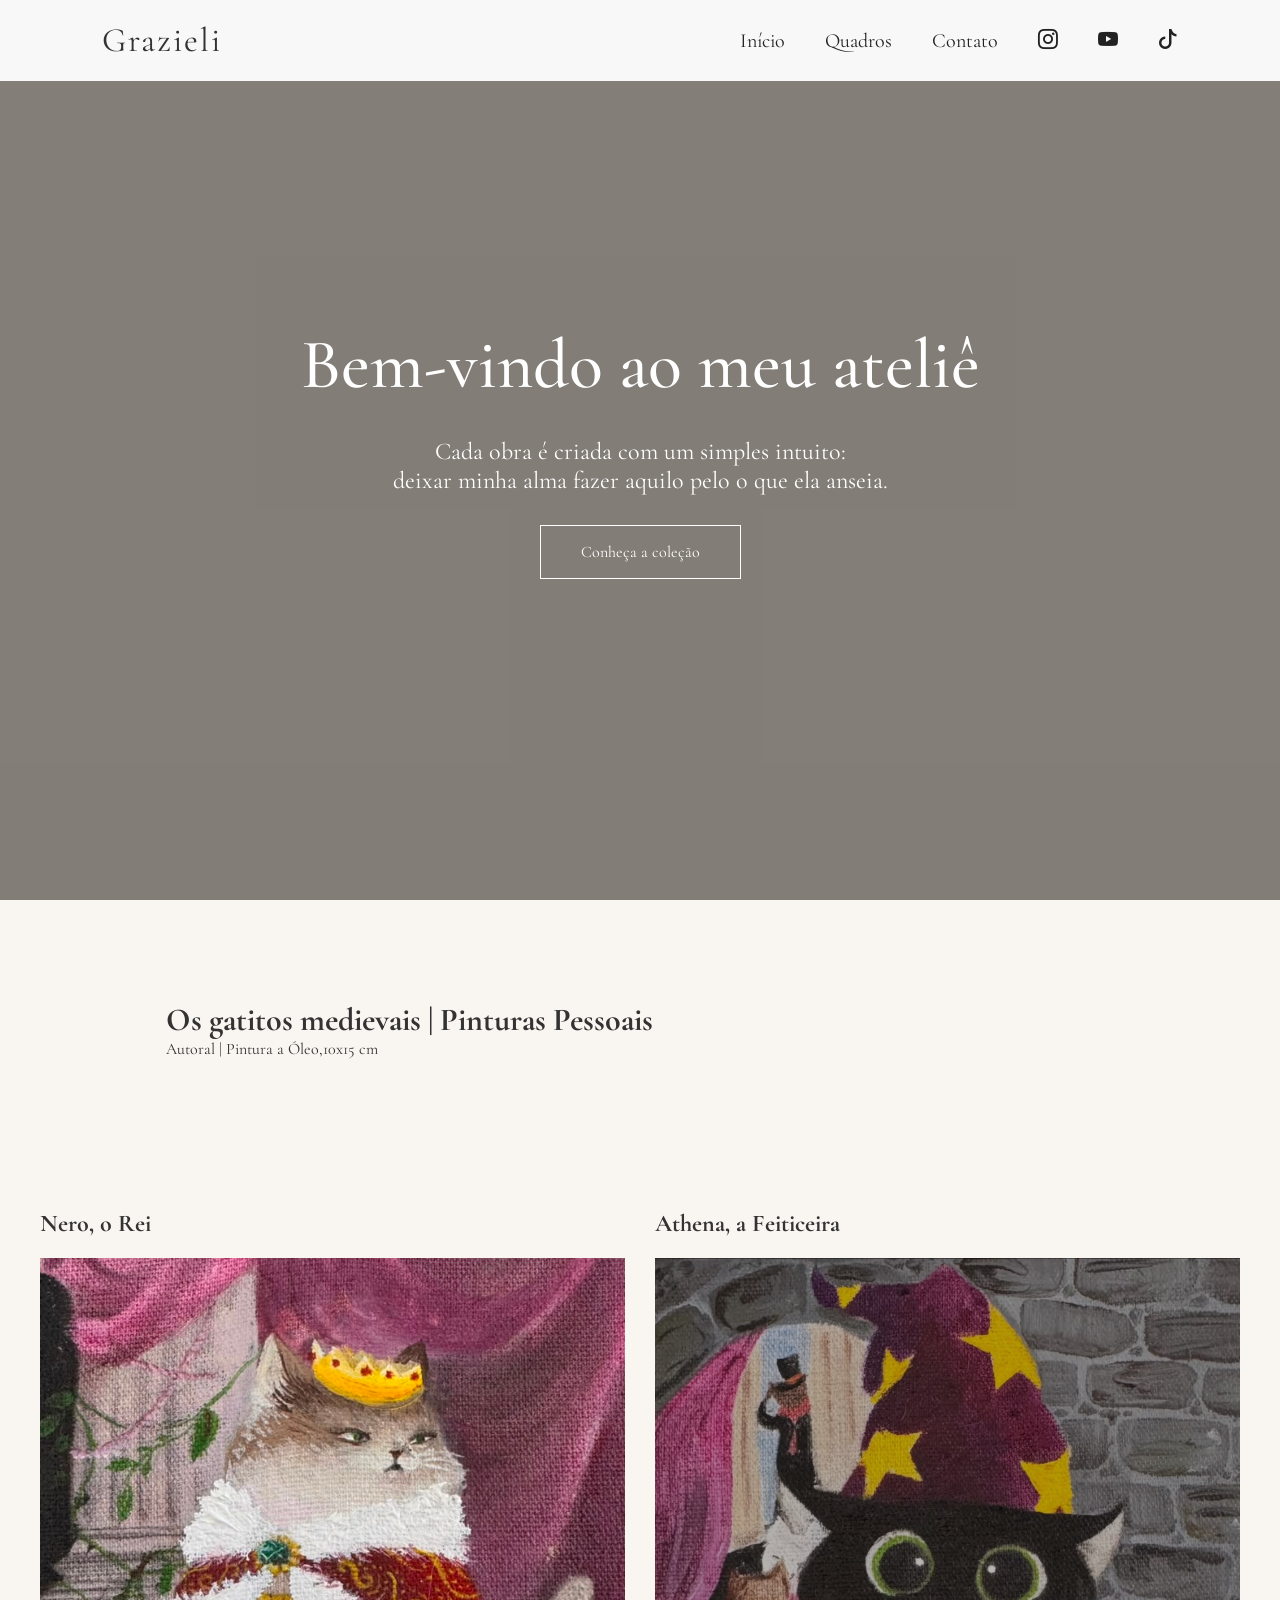
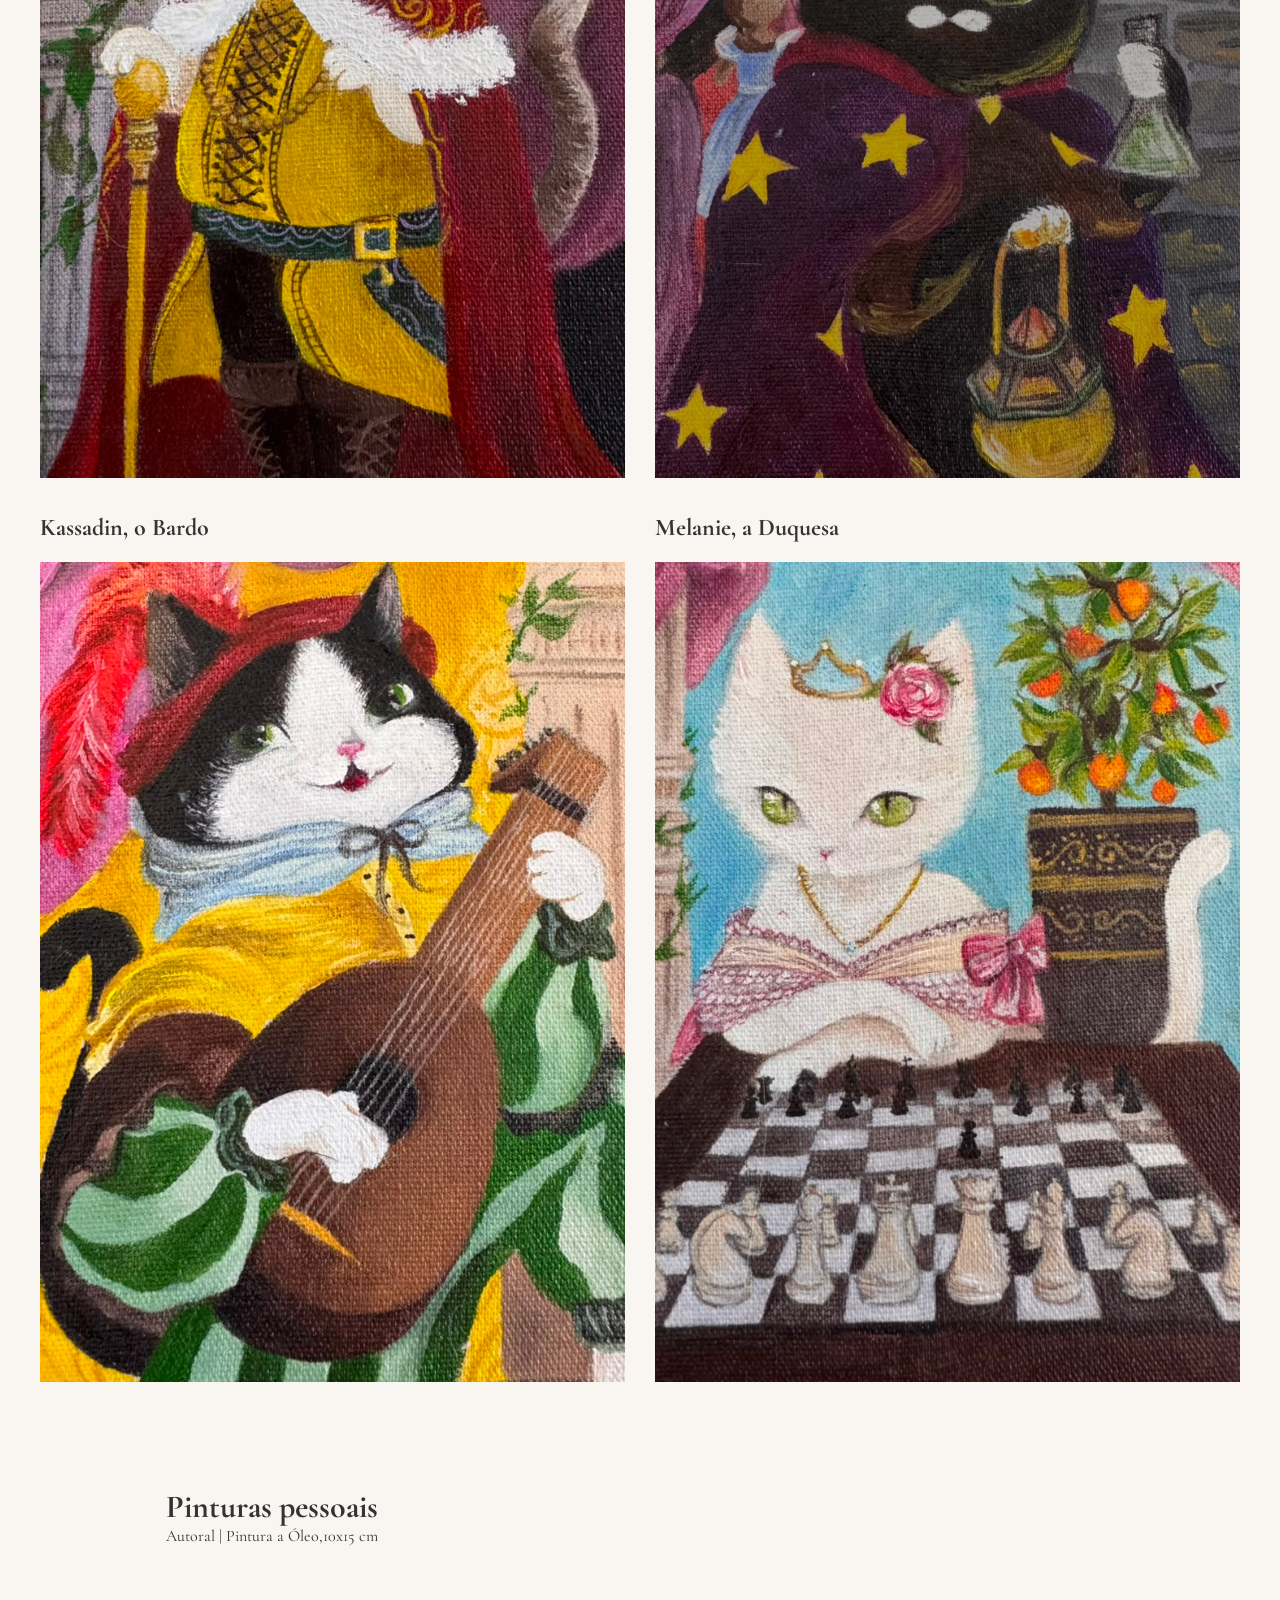
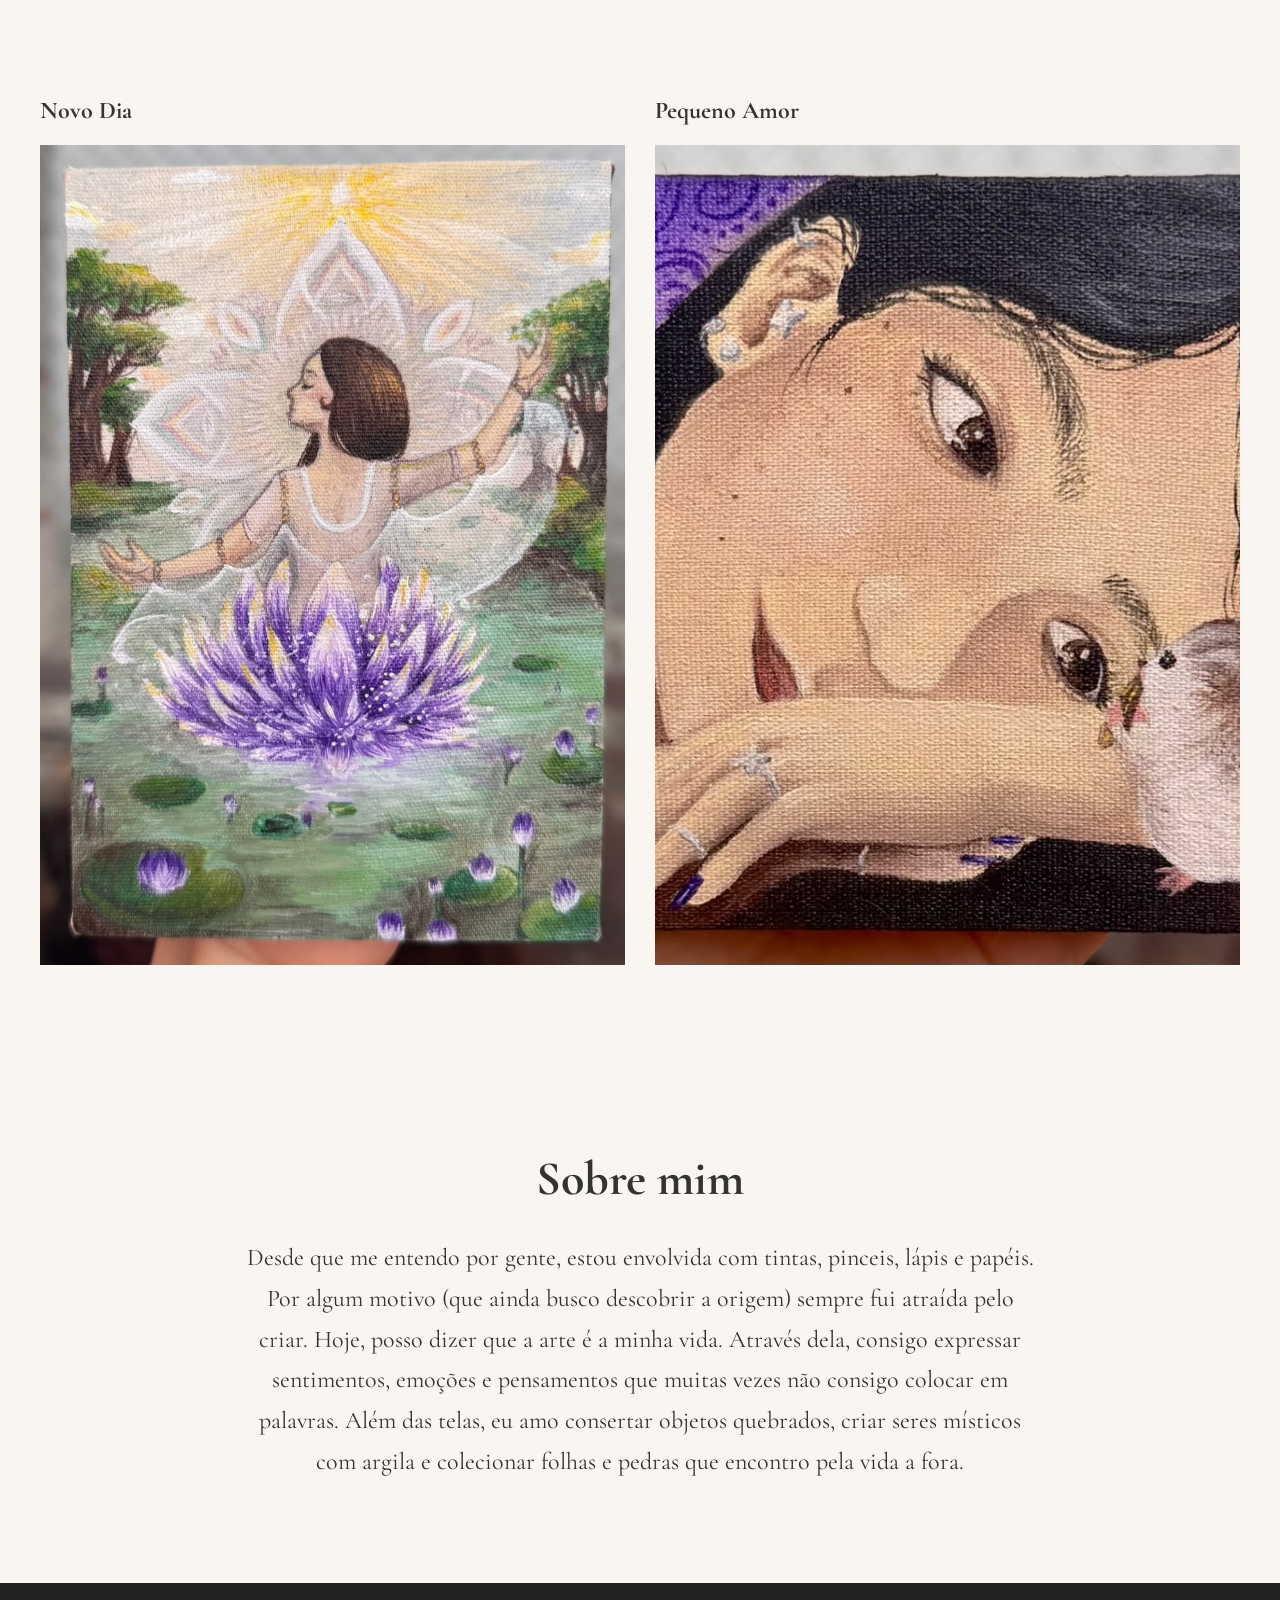
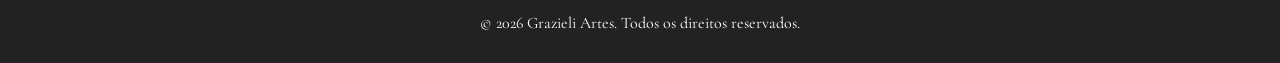
==== commit 57fab461: "a" ====
--- a/index.html
+++ b/index.html
@@ -13,7 +13,7 @@
     <meta charset="UTF-8">
     <meta name="viewport" content="width=device-width, initial-scale=1.0">
     <link rel="icon" href="assets/imgs/favicon.ico" type="image/x-icon">
-    <title>Grazieli Arts | Pintura a óleo | Telas a óleo | Esculturas | Artista de tinta óleo</title>
+    <title>Grazieli | Pintura a óleo | Telas a óleo | Esculturas | Artista de tinta óleo</title>
 <link rel="stylesheet" href="https://cdn.jsdelivr.net/npm/bootstrap-icons@1.13.1/font/bootstrap-icons.min.css">
     <link rel="stylesheet" href="assets/css/style.css">
 
@@ -26,7 +26,7 @@
 <header>
 
     <div class="logo">
-       Grazieli Arts
+       Grazieli
     </div>
 
     <nav>
@@ -239,10 +239,9 @@
 
 </section>
 
-
 <footer>
 
-    <p>© 2026 Todos os direitos reservados.</p>
+    <p>© 2026 Grazieli Artes. Todos os direitos reservados.</p>
 
 </footer>
 
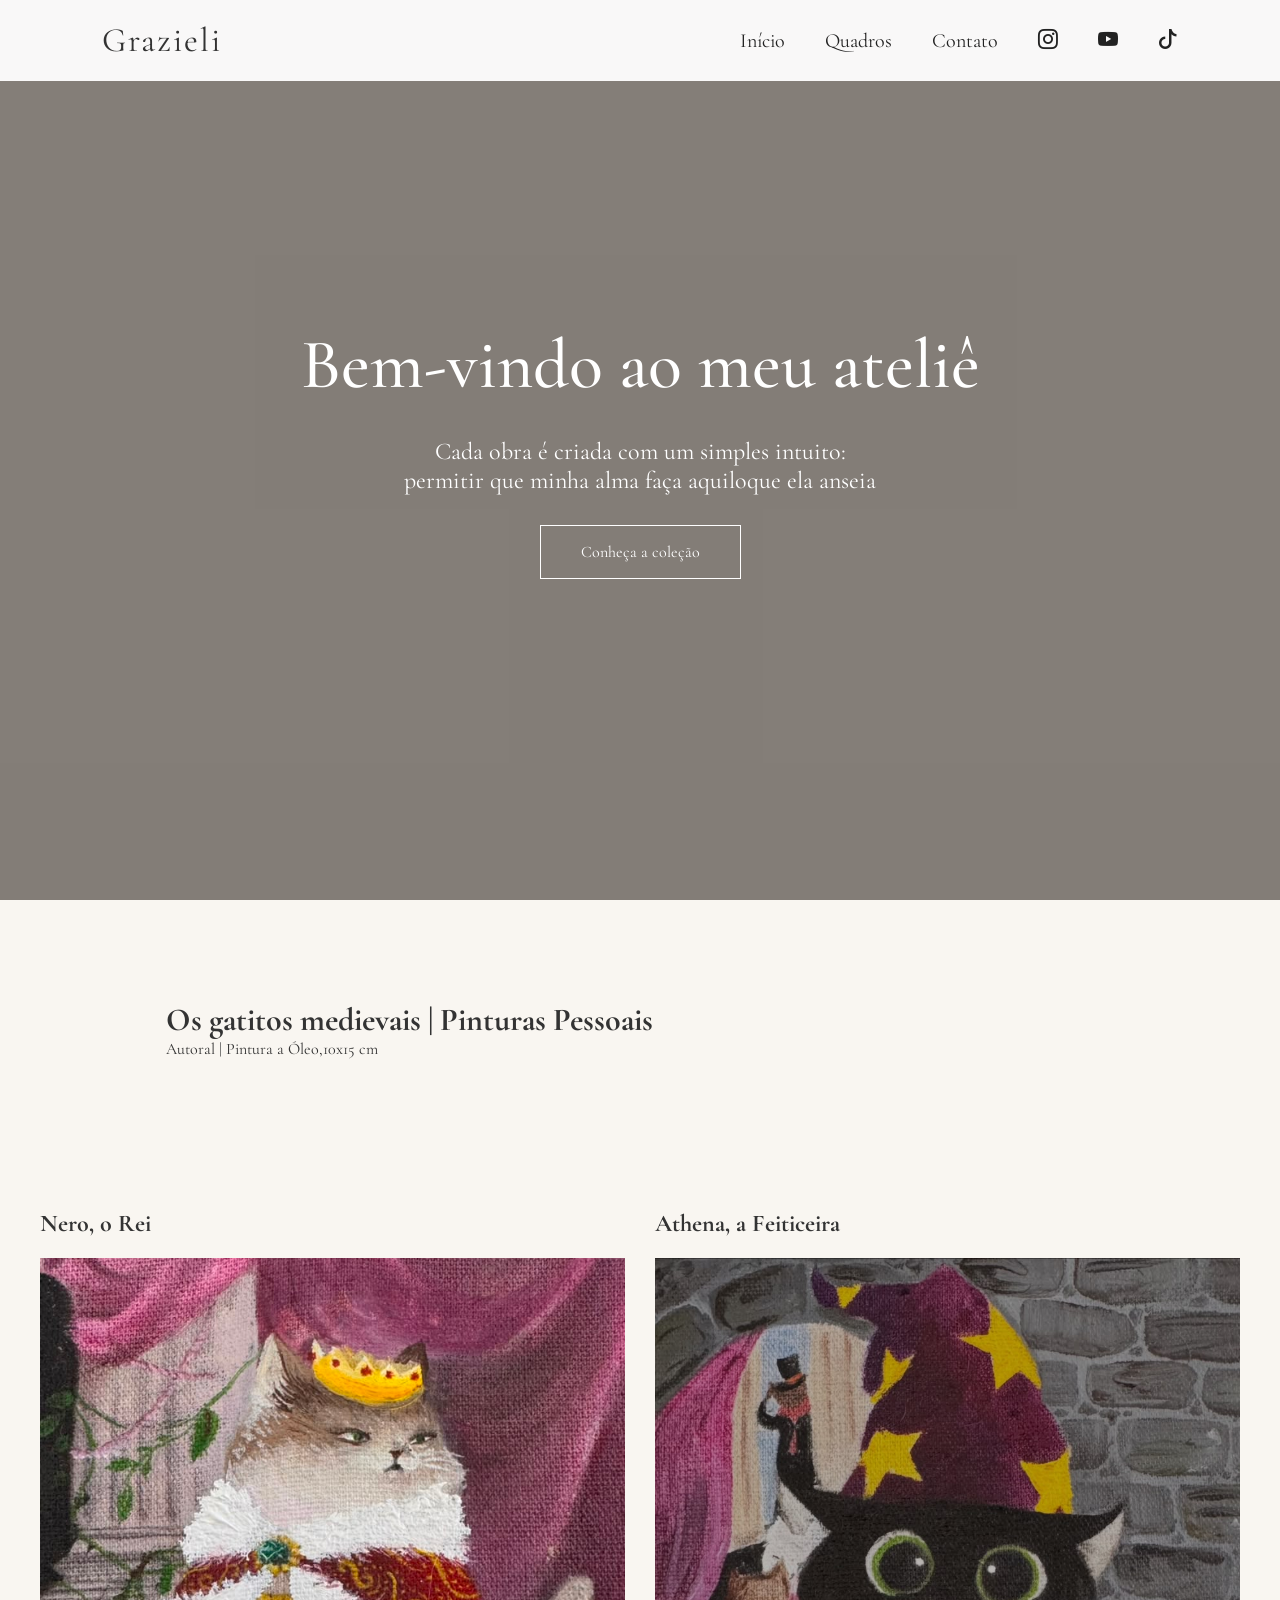
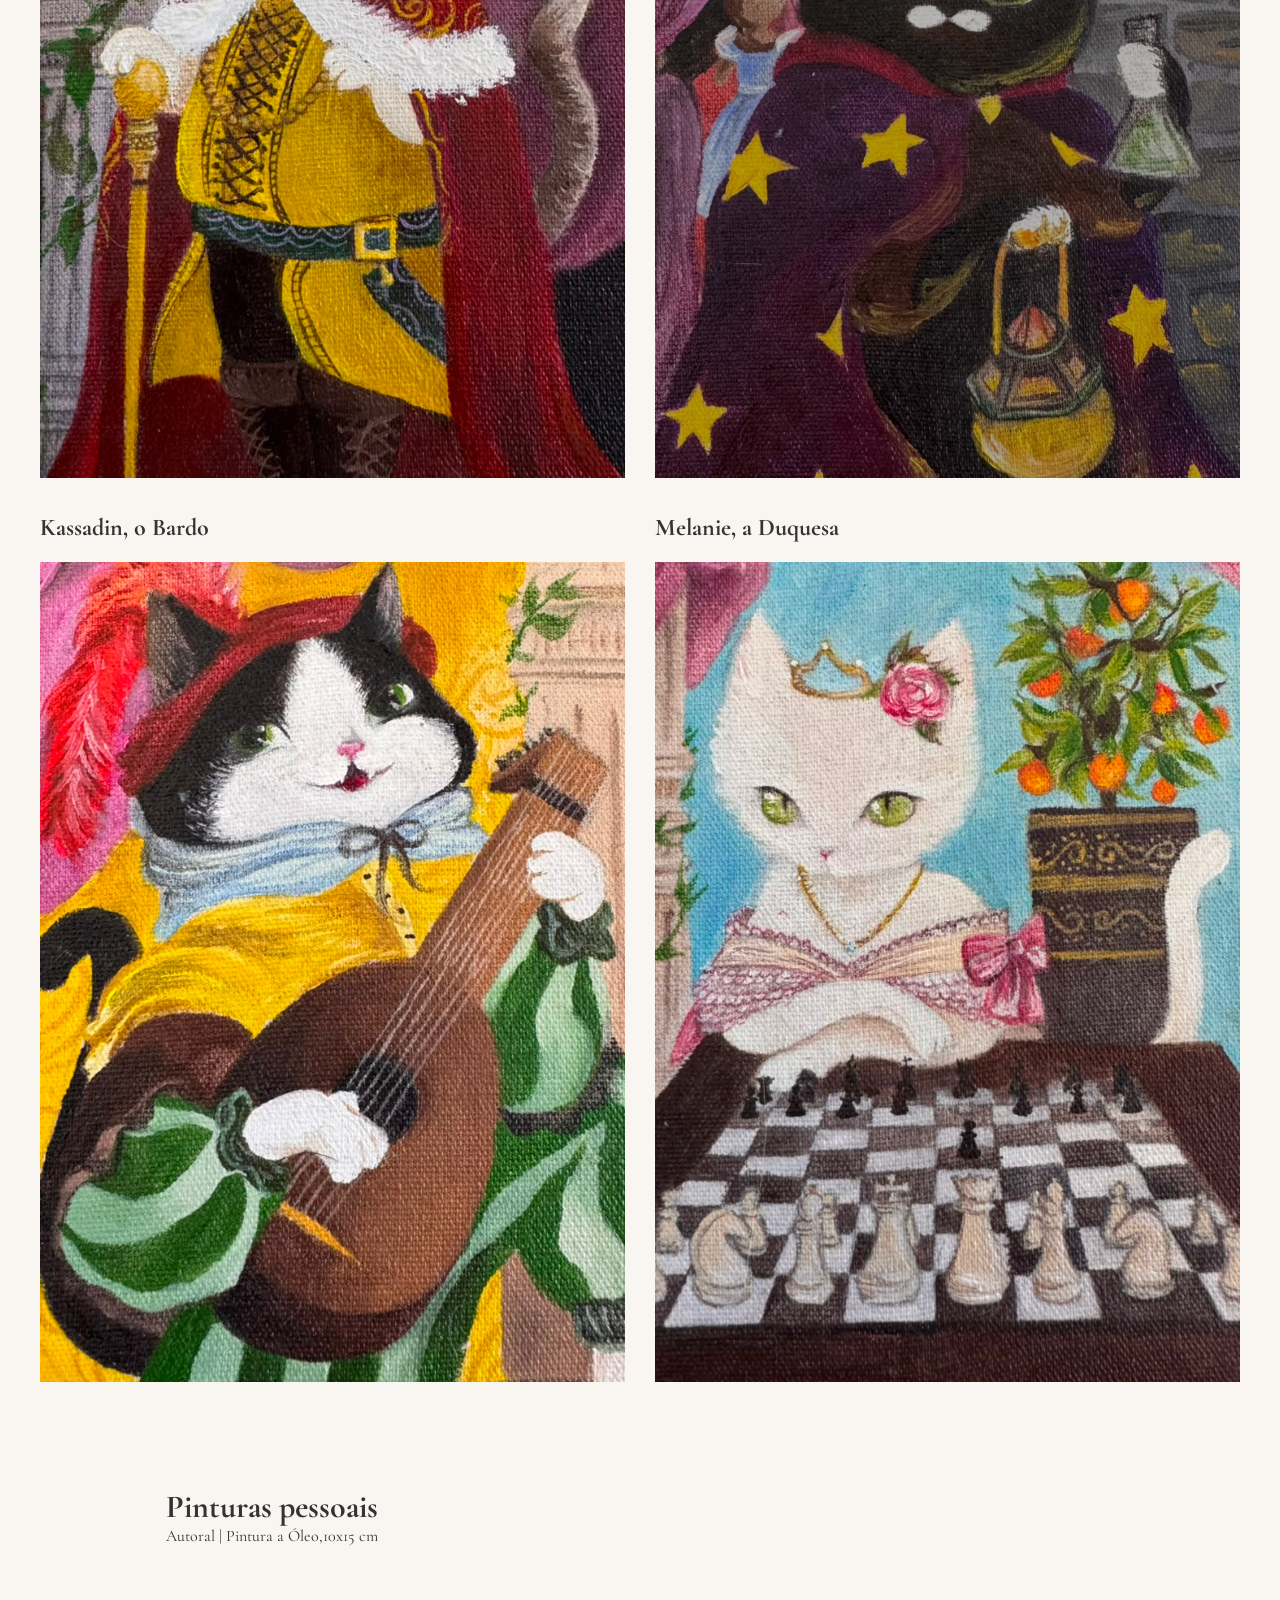
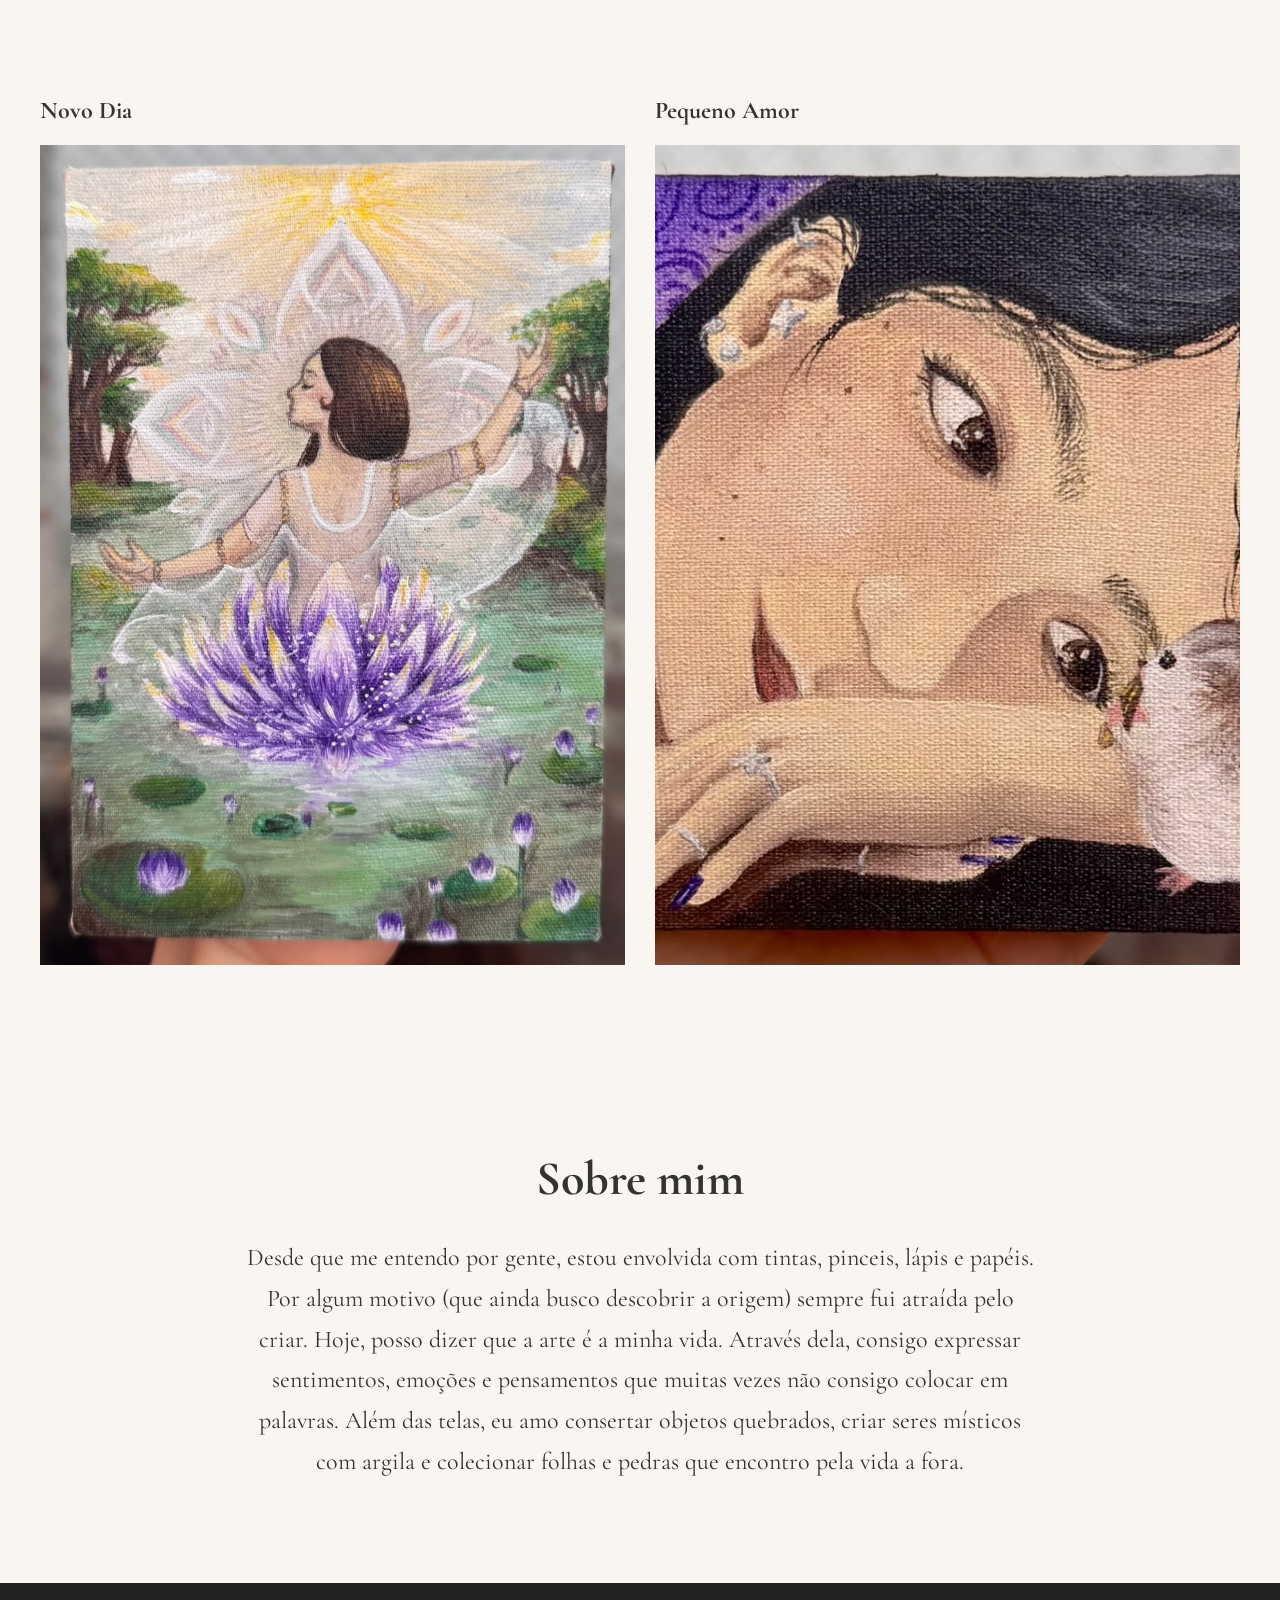
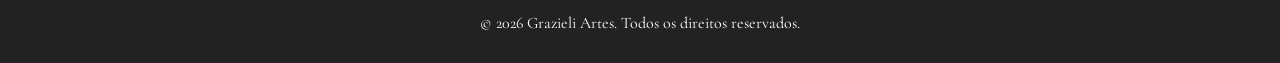
==== commit 47d8ff05: "a" ====
--- a/index.html
+++ b/index.html
@@ -58,7 +58,7 @@
         <h1>Bem-vindo ao meu ateliê</h1>
 
         <p>
-        Cada obra é criada com um simples intuito: <br>deixar minha alma fazer aquilo pelo o que ela anseia.
+        Cada obra é criada com um simples intuito: <br>permitir que minha alma faça aquiloque ela anseia
         </p>
 
         <a href="artes.html" class="btn">
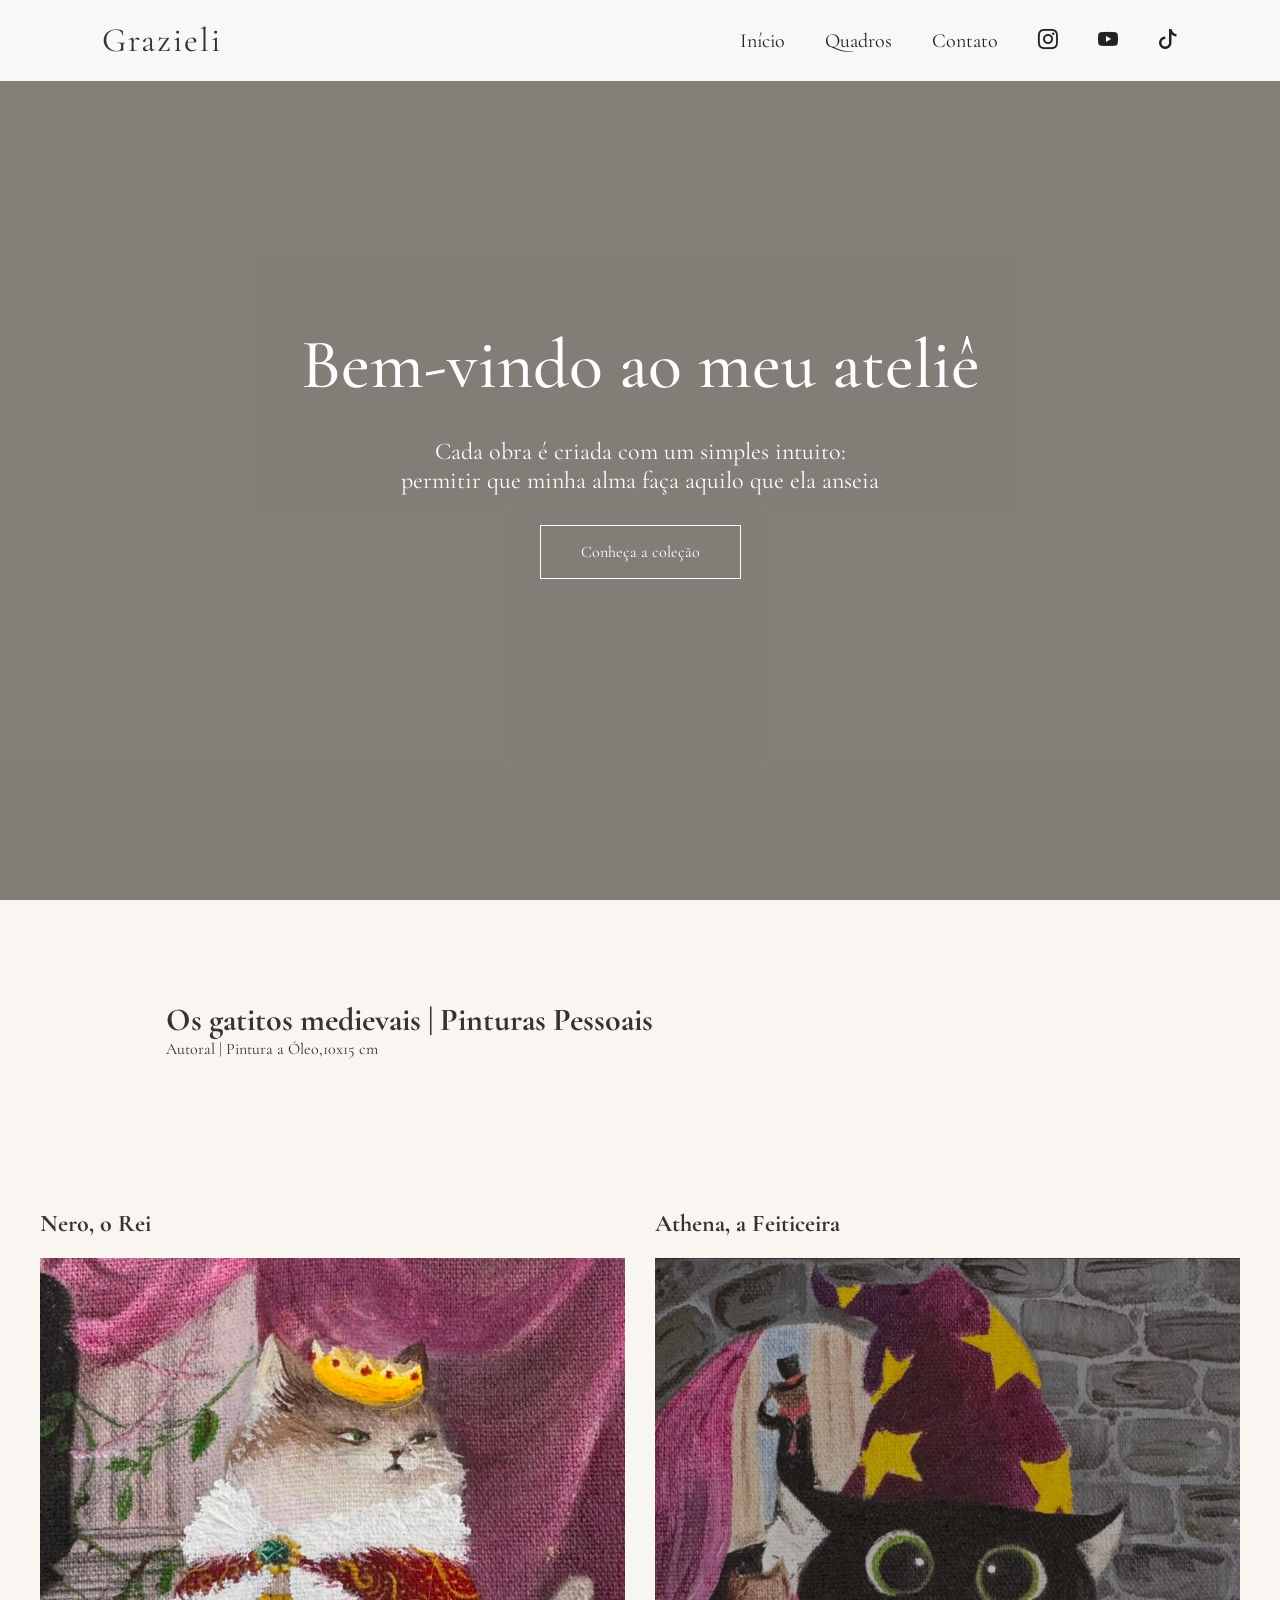
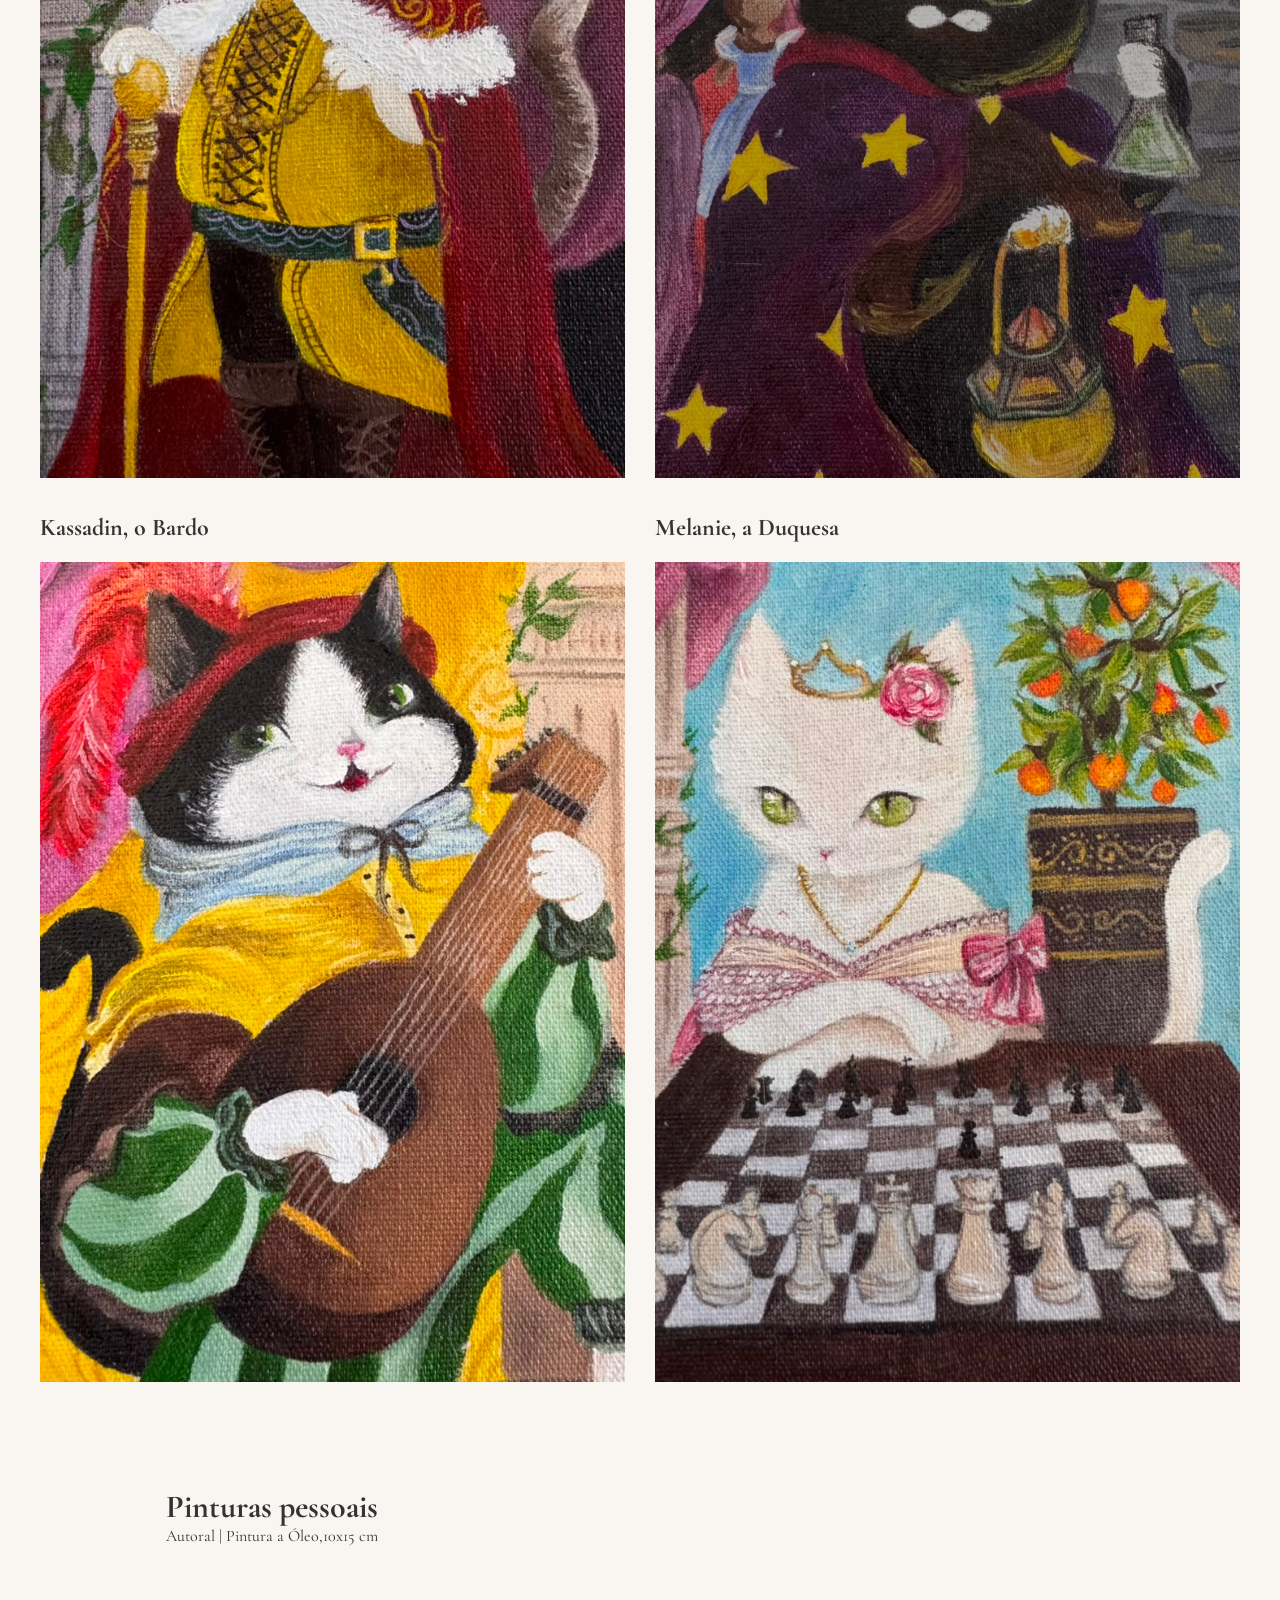
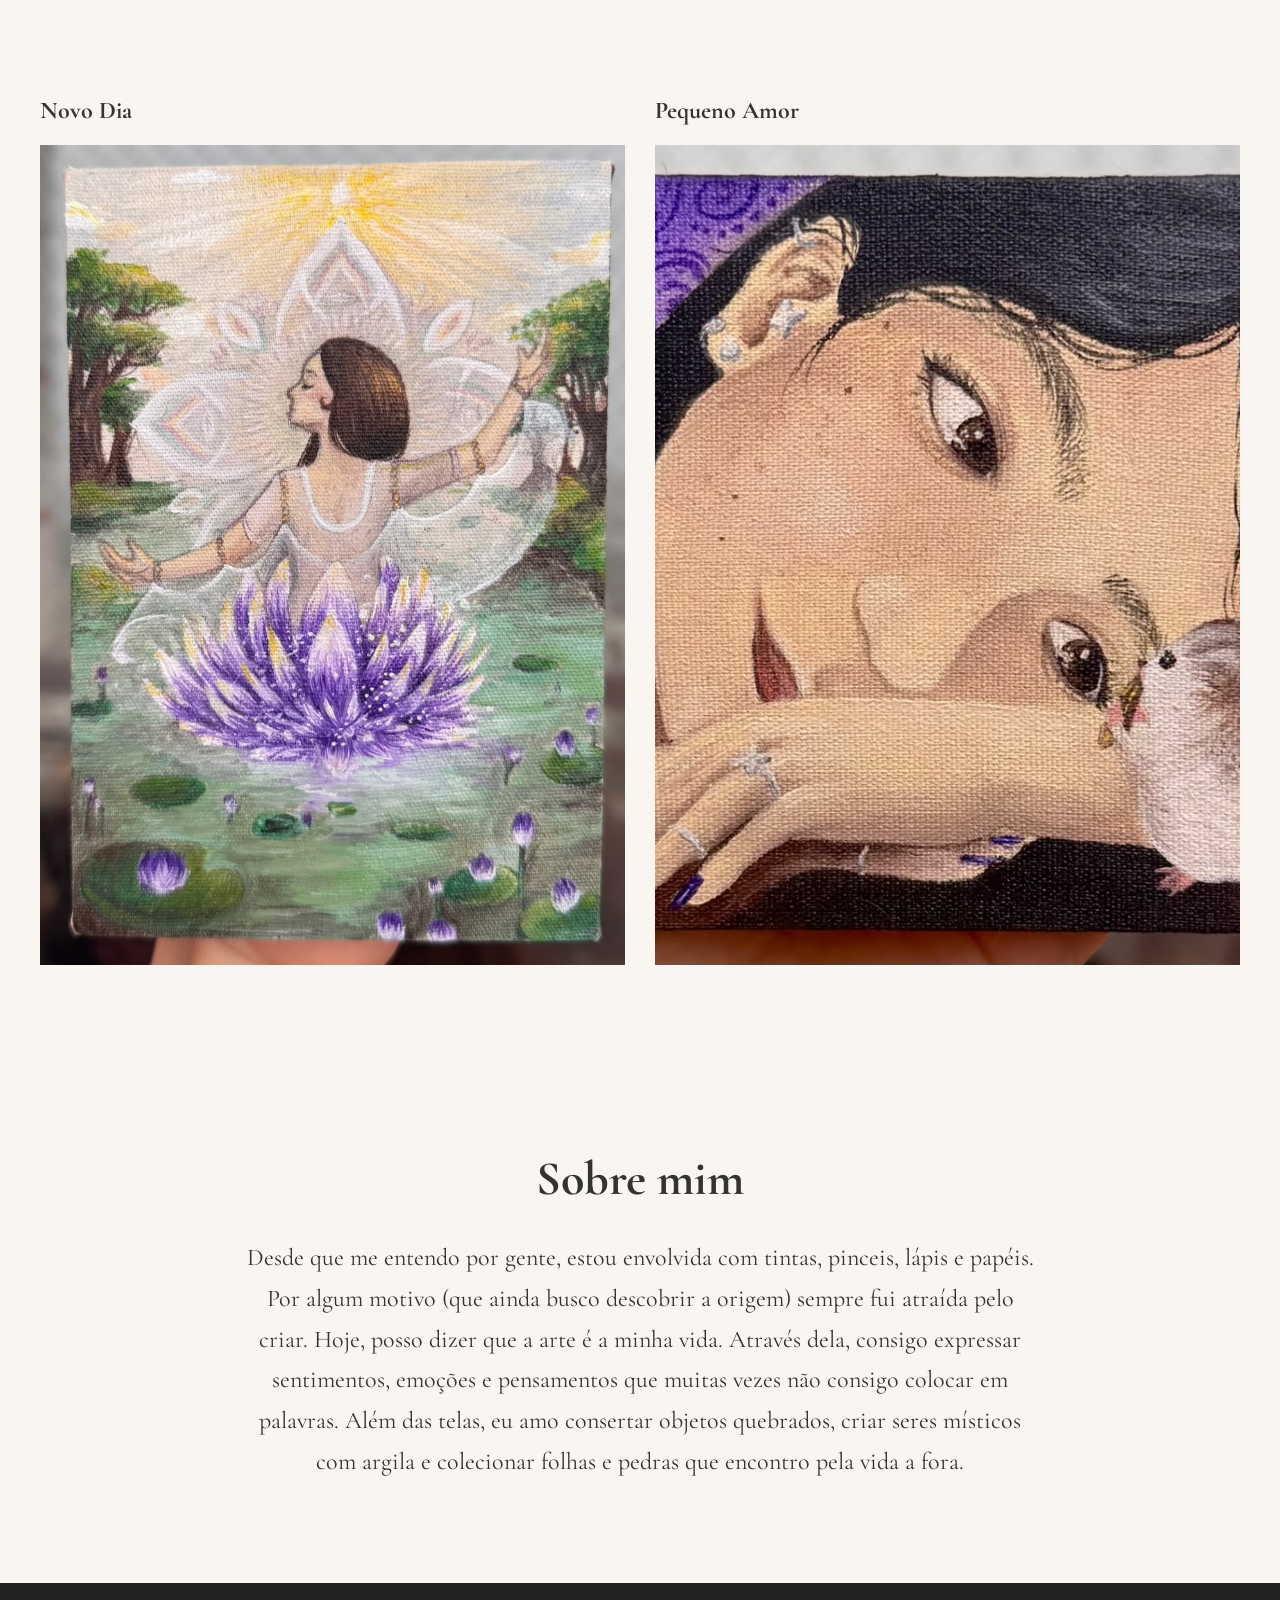
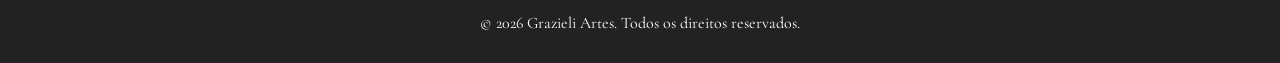
==== commit 30318b40: "123" ====
--- a/index.html
+++ b/index.html
@@ -58,7 +58,7 @@
         <h1>Bem-vindo ao meu ateliê</h1>
 
         <p>
-        Cada obra é criada com um simples intuito: <br>permitir que minha alma faça aquiloque ela anseia
+        Cada obra é criada com um simples intuito: <br>permitir que minha alma faça aquilo que ela anseia
         </p>
 
         <a href="artes.html" class="btn">
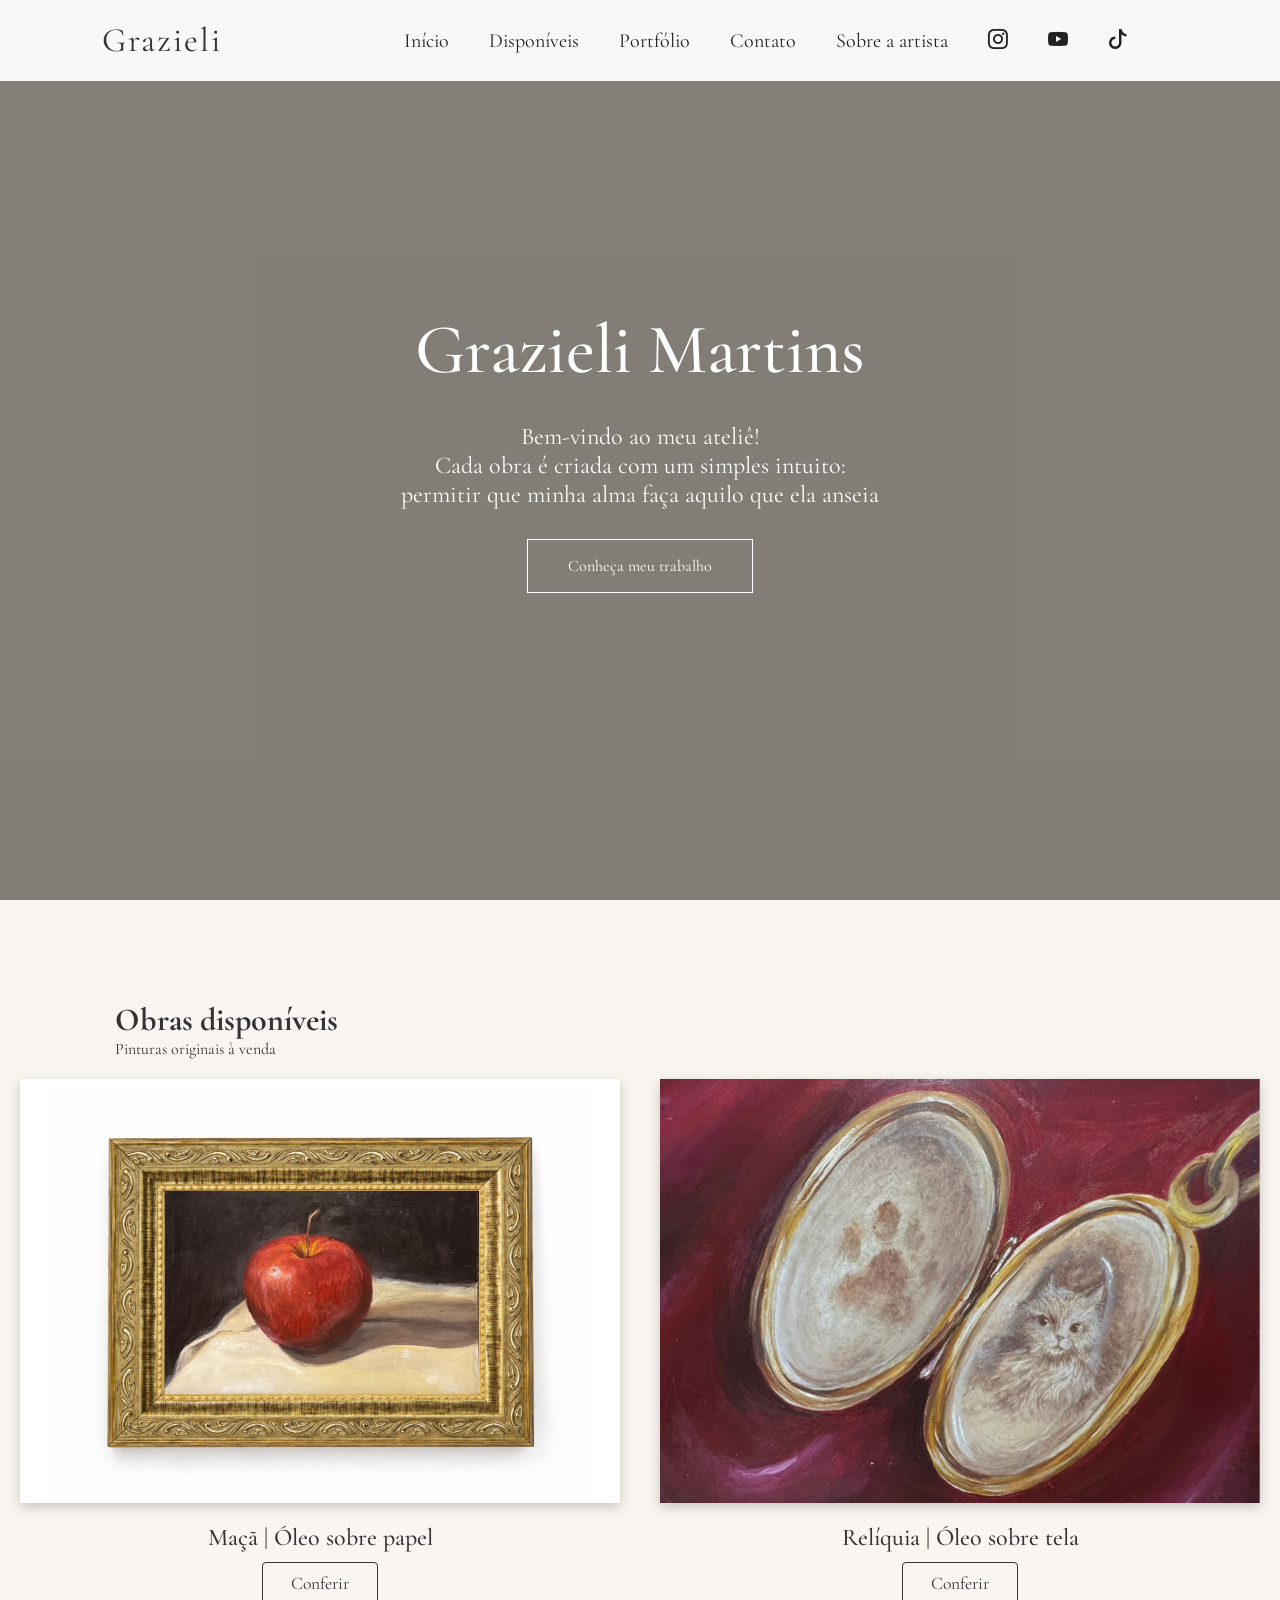
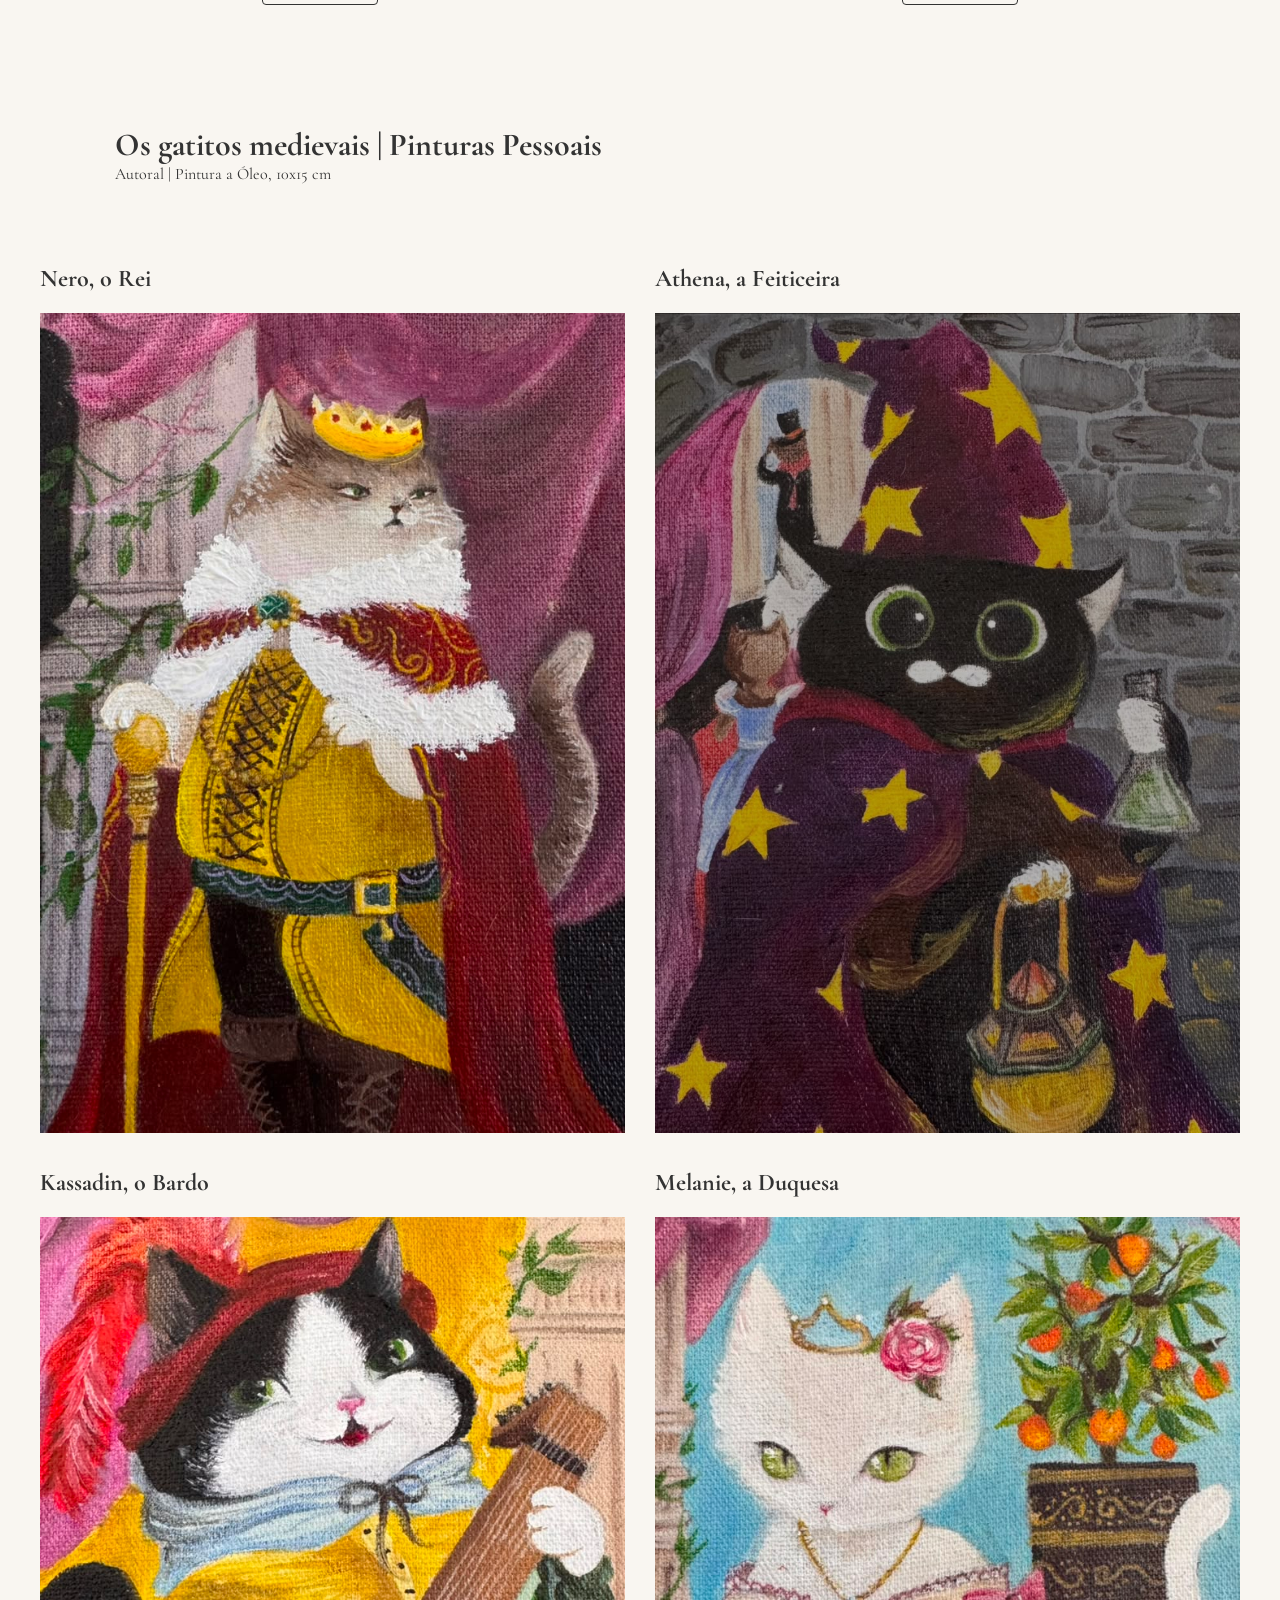
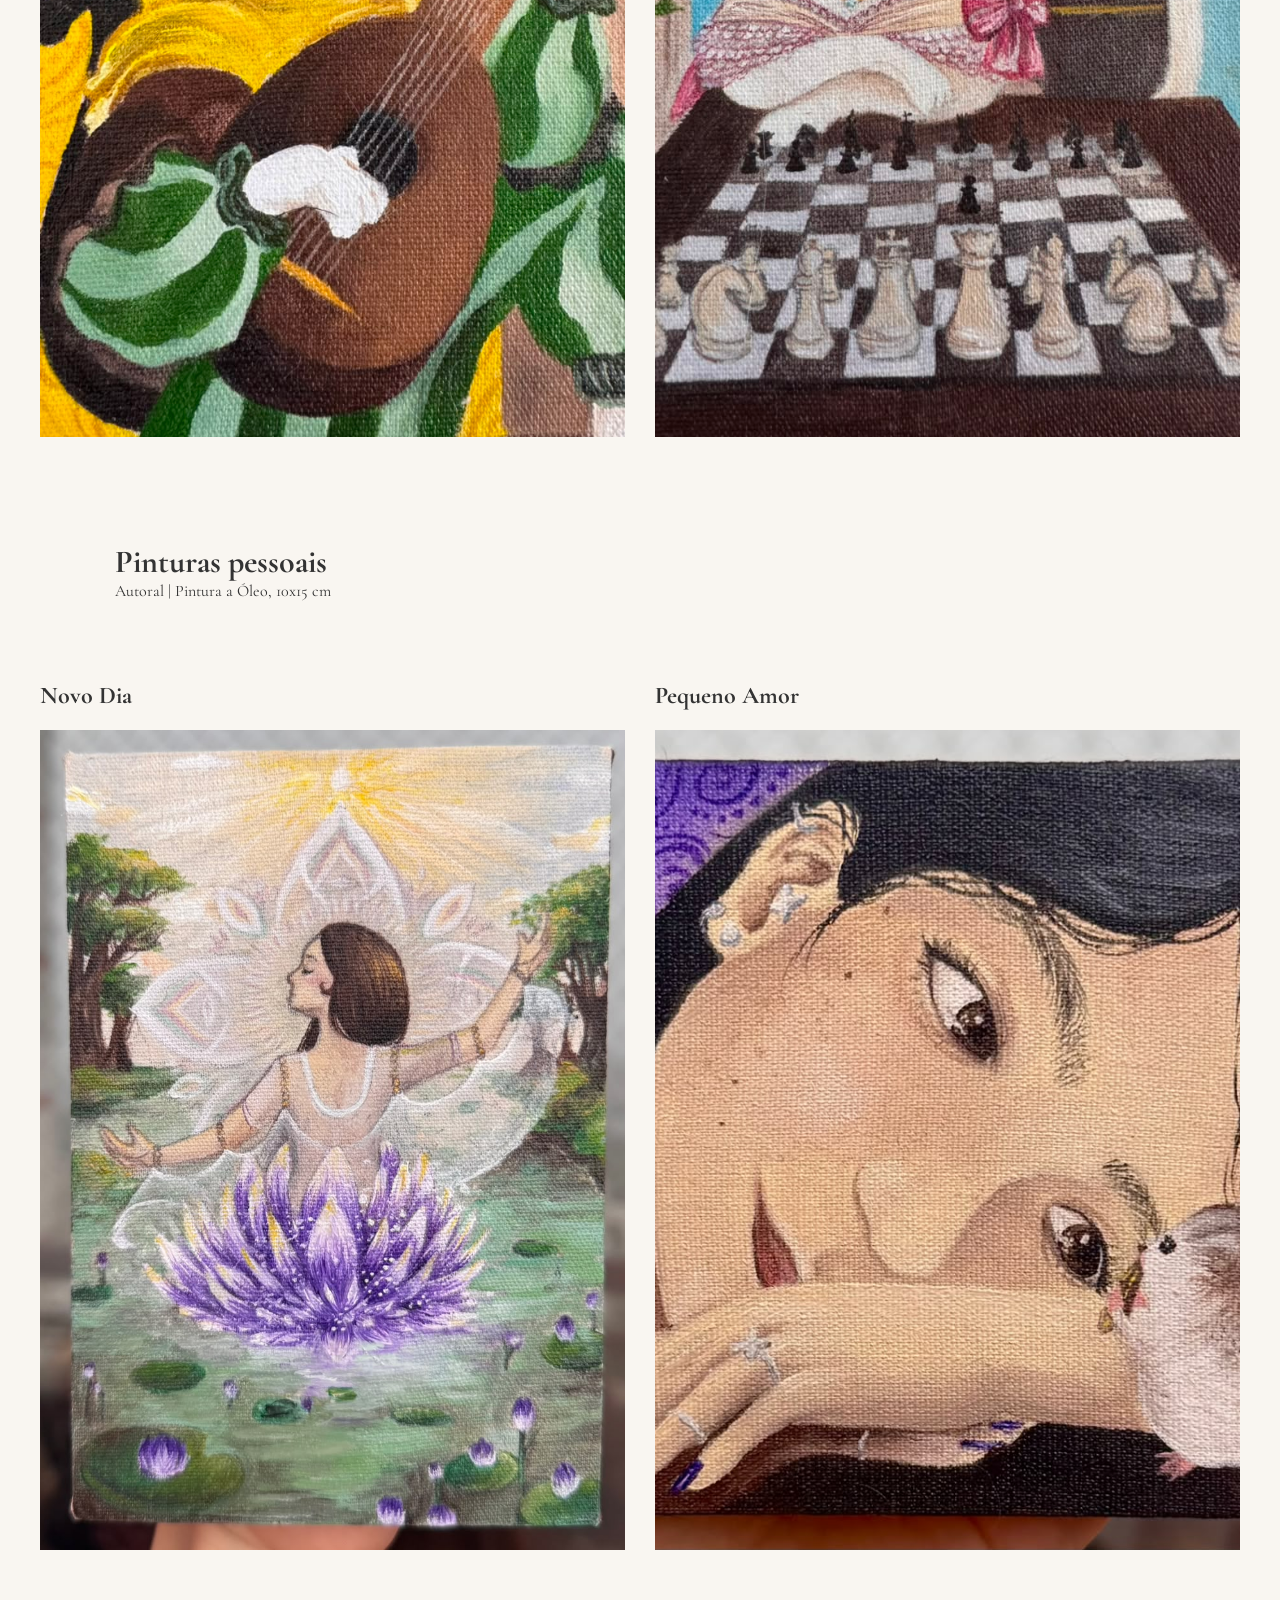
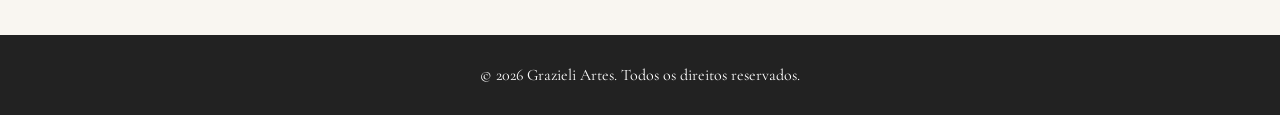
==== commit 0b65521b: "eeee" ====
--- a/index.html
+++ b/index.html
@@ -1,249 +1,36 @@
 <!DOCTYPE html>
 <html lang="pt-br">
 <head>
-<!-- Google tag (gtag.js) -->
-<script async src="https://www.googletagmanager.com/gtag/js?id=G-93WVNLNM52"></script>
-<script>
-  window.dataLayer = window.dataLayer || [];
-  function gtag(){dataLayer.push(arguments);}
-  gtag('js', new Date());
-
-  gtag('config', 'G-93WVNLNM52');
-</script>
     <meta charset="UTF-8">
     <meta name="viewport" content="width=device-width, initial-scale=1.0">
     <link rel="icon" href="assets/imgs/favicon.ico" type="image/x-icon">
     <title>Grazieli | Pintura a óleo | Telas a óleo | Esculturas | Artista de tinta óleo</title>
-<link rel="stylesheet" href="https://cdn.jsdelivr.net/npm/bootstrap-icons@1.13.1/font/bootstrap-icons.min.css">
+
+    <link rel="stylesheet" href="https://cdn.jsdelivr.net/npm/bootstrap-icons@1.13.1/font/bootstrap-icons.min.css">
     <link rel="stylesheet" href="assets/css/style.css">
-
-    <!-- Fonte clássica -->
     <link href="https://fonts.googleapis.com/css2?family=Cormorant+Garamond:wght@300;400;500;600&display=swap" rel="stylesheet">
 
+    <script src="assets/js/site.js" defer></script>
 </head>
 <body>
 
-<header>
+<div id="header"></div>
 
-    <div class="logo">
-       Grazieli
-    </div>
-
-    <nav>
-
-        <a href="index.html">Início</a>
-        <a href="artes.html">Quadros</a>
-       
-        <a href="contato.html">Contato</a>
-        <a href="https://www.instagram.com/grazieliarts/" target="_blank"><i class="bi bi-instagram"></i></a>
-        <a href="https://www.youtube.com/@Grazieli_Arts" target="_blank"><i class="bi bi-youtube"></i></a>
-<a href="https://www.tiktok.com/@_grazieliarts" target="_blank"><i class="bi bi-tiktok"></i></a>
-    </nav>
-
-</header>
+<div id="hero"></div>
+<div class="titulo">
+    <h1>Obras disponíveis</h1>
+    <p>Pinturas originais à venda</p>
+</div>
+<div id="disponiveis"></div>
 
 
-<section class="hero">
+<div id="galeria-gatitos"></div>
 
-    <video autoplay muted loop playsinline>
+<div id="galeria-pessoais"></div>
 
-        <source src="videos/banner.mp4" type="video/mp4">
+<div id="lightbox"></div>
 
-    </video>
-
-    <div class="overlay"></div>
-
-    <div class="hero-content">
-
-        <h1>Bem-vindo ao meu ateliê</h1>
-
-        <p>
-        Cada obra é criada com um simples intuito: <br>permitir que minha alma faça aquilo que ela anseia
-        </p>
-
-        <a href="artes.html" class="btn">
-            Conheça a coleção
-        </a>
-
-    </div>
-
-</section><div class="titulo">
-<h1>Os gatitos medievais | Pinturas Pessoais</h1>
-<p>Autoral | Pintura a Óleo,10x15 cm</p>
-</div>
-<section class="galeria">
-
-    <div><h2>Nero, o Rei</h2><br>
-    <img src="assets/imgs/obras/nero.jpeg" alt="Pintura a Óleo de um gato medieval"></div>
-     <div><h2>Athena, a Feiticeira</h2><br>
-    <img src="assets/imgs/obras/athena.jpeg" alt="Pintura a Óleo de um gato mago"></div>
-     <div><h2>Kassadin, o Bardo</h2><br>
-    <img src="assets/imgs/obras/kassadin.jpeg" alt="Pintura a Óleo de um gato cantor"></div>
-     <div><h2>Melanie, a Duquesa</h2><br>
-    <img src="assets/imgs/obras/melanie.jpeg" alt="Pintura a Óleo de gata medieval"></div>
-   
-
-    
-
-</section><div class="titulo"><h1>Pinturas pessoais</h1>
-<p>Autoral | Pintura a Óleo,10x15 cm</p></div>
-<section class="galeria">
-
-   <div><h2>Novo Dia</h2><br>
-    <img src="assets/imgs/obras/novo-dia.jpeg" alt="Pintura a Óleo"></div>
-  <div><h2>Pequeno Amor</h2><br>
-    <img src="assets/imgs/obras/pequeno-amor.jpeg" alt="Pintura a Óleo"></div>
- 
-   
-
-    
-
-</section>
-
-
-<div id="lightbox" class="lightbox">
-
-    <span class="fechar">&times;</span>
-
-    <img id="imagemExpandida">
-
-</div>
-<script>
-    const lightbox = document.getElementById("lightbox");
-const imagem = document.getElementById("imagemExpandida");
-
-document.querySelectorAll(".galeria img").forEach(foto=>{
-
-    foto.addEventListener("click",()=>{
-
-        imagem.src = foto.src;
-
-        lightbox.style.display="flex";
-
-    });
-
-});
-
-document.querySelector(".fechar").onclick=()=>{
-
-    lightbox.style.display="none";
-
-}
-
-lightbox.onclick=(e)=>{
-
-    if(e.target===lightbox){
-
-        lightbox.style.display="none";
-
-    }
-
-}
-</script>
-<!--<main class="catalogo">
-
-    <div class="obra">
-
-        <a href="artes/passaros.html">
-
-            <img src="img/quadros/quadro1.jpg" alt="Noite Estrelada">
-
-            <div class="info">
-
-                <h2>Noite Estrelada</h2>
-
-                <p>Acrílico sobre tela</p>
-
-                <span>Ver obra →</span>
-
-            </div>
-
-        </a>
-
-    </div>
-
-    <div class="obra">
-
-        <a href="artes/jardim.html">
-
-            <img src="img/quadros/quadro2.jpg" alt="Jardim">
-
-            <div class="info">
-
-                <h2>Jardim</h2>
-
-                <p>Aquarela</p>
-
-                <span>Ver obra →</span>
-
-            </div>
-
-        </a>
-
-    </div>
-
-    <div class="obra">
-
-        <a href="artes/abstrato.html">
-
-            <img src="img/quadros/quadro3.jpg">
-
-            <div class="info">
-
-                <h2>Abstrato Azul</h2>
-
-                <p>Óleo sobre tela</p>
-
-                <span>Ver obra →</span>
-
-            </div>
-
-        </a>
-
-    </div>
-
-    <div class="obra">
-
-        <a href="artes/cidade.html">
-
-            <img src="img/quadros/quadro4.jpg">
-
-            <div class="info">
-
-                <h2>Cidade Antiga</h2>
-
-                <p>Acrílico</p>
-
-                <span>Ver obra →</span>
-
-            </div>
-
-        </a>
-
-    </div>
--->
-</main>
-
-
-<section class="apresentacao">
-
-    <h2>Sobre mim</h2>
-
-    <p>
-        Desde que me entendo por gente, estou envolvida com tintas, pinceis, lápis e papéis. Por algum motivo (que ainda busco descobrir a origem) sempre fui atraída pelo criar.
-        Hoje, posso dizer que a arte é a minha vida. Através dela, consigo expressar sentimentos, emoções e pensamentos que muitas vezes não consigo colocar em palavras. 
-        Além das telas, eu amo consertar objetos quebrados, criar seres místicos com argila e colecionar folhas e pedras que encontro pela vida a fora.
-        
-
-    </p>
-
-</section>
-
-<footer>
-
-    <p>© 2026 Grazieli Artes. Todos os direitos reservados.</p>
-
-</footer>
+<div id="footer"></div>
 
 </body>
 </html>
--- a/assets/css/style.css
+++ b/assets/css/style.css
@@ -534,7 +534,7 @@
 
         max-width:1500px;
 
-        margin:150px auto 80px;
+        margin:80px auto 80px;
 
         padding:0 40px;
 
@@ -614,14 +614,100 @@
 
         font-family:Arial;
 
-    }
+    }.disponiveis {
+    display: flex;
+    justify-content: center;
+    gap: 40px;
+    flex-wrap: wrap;
+    padding: 20px;
+}
+
+.obra-venda {
+    width: 600px;
+    text-align: center;
+}
+
+.obra-venda img {
+    width: 100%;
+    border-radius: 0px;
+    box-shadow: 0 4px 12px rgba(0, 0, 0, 0.2);
+}
+
+.obra-venda h2 {
+    font-family: 'Cormorant Garamond', serif;
+    font-weight: 500;
+    margin: 15px 0 10px;
+}
+
+.btn-conferir {
+    display: inline-block;
+    padding: 10px 28px;
+    border: 1px solid currentColor;
+    border-radius: 4px;
+    text-decoration: none;
+    color: inherit;
+    font-family: 'Cormorant Garamond', serif;
+    font-size: 1.1rem;
+    transition: 0.3s;
+}
+
+.btn-conferir:hover {
+    background: #222;
+    color: #fff;
+}nav .gtranslate_wrapper {
+    display: inline-flex;
+    align-items: center;
+    margin-left: 10px;
+}
     .titulo{
 
         text-align:left;
-    padding:0px 13%;
+    padding:0px 9%;
         margin-top:100px;
 
-    }@media(max-width:900px){
+    }
+    .como-comprar h2 {
+    font-size: 1.6rem;
+    font-weight: 500;
+    margin: 0 0 8px;
+}
+
+.como-comprar p {
+    font-size: 1.2rem;
+    line-height: 1.6;
+    margin: 0 0 18px;
+}
+
+.contato-botoes {
+    display: flex;
+    gap: 14px;
+    flex-wrap: wrap;
+}
+
+.btn-contato {
+    display: inline-flex;
+    align-items: center;
+    gap: 8px;
+    padding: 10px 24px;
+    border: 1px solid currentColor;
+    border-radius: 4px;
+    text-decoration: none;
+    color: inherit;
+    font-family: 'Cormorant Garamond', serif;
+    font-size: 1.15rem;
+    transition: 0.3s;
+}
+
+.btn-contato:hover {
+    background: #222;
+    color: #fff;
+}
+    
+    
+    
+    
+    
+    @media(max-width:900px){
 
 header{
 
